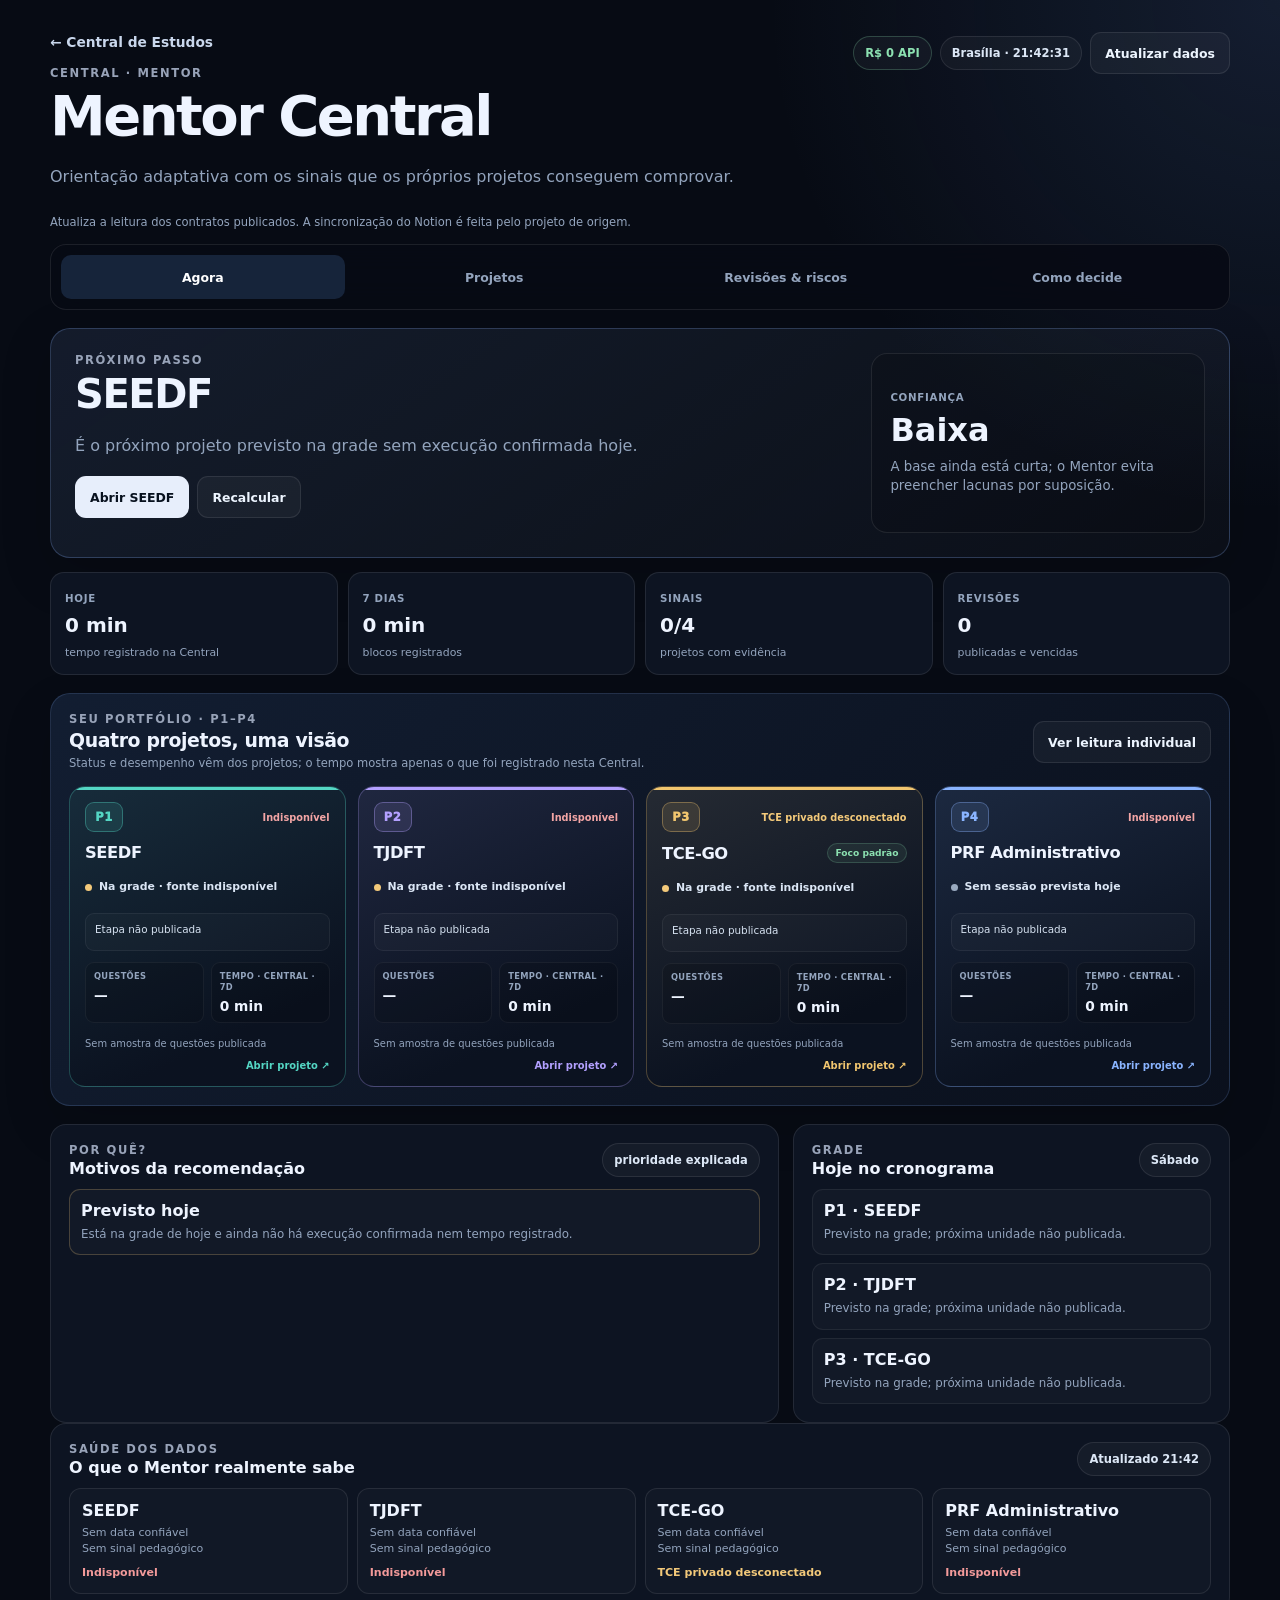
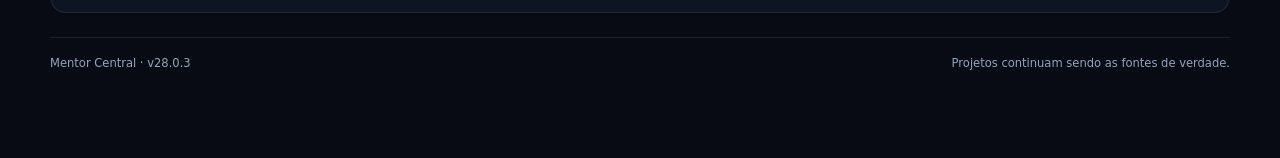
==== mentor/index.html @ 2b0bff37 "feat: melhora Mentor com panorama P1–P4" ====
<!doctype html>
<html lang="pt-BR">
<head>
<meta charset="utf-8" />
<meta name="viewport" content="width=device-width, initial-scale=1" />
<meta name="theme-color" content="#070b14" />
<meta name="color-scheme" content="dark" />
<meta name="referrer" content="strict-origin-when-cross-origin" />
<meta http-equiv="Content-Security-Policy" content="default-src 'self'; script-src 'self'; style-src 'self'; img-src 'self' data:; font-src 'self'; connect-src 'self' https://fqqkkyusnzhuuizahkww.supabase.co; object-src 'none'; base-uri 'none'; form-action 'none'; frame-src 'none'; upgrade-insecure-requests" />
<meta name="description" content="Mentor da Central de Estudos: visão P1–P4, orientação explicável e sinais publicados pelos projetos." />
<title>Mentor · Central de Estudos</title>
<link rel="icon" href="../assets/icon.svg" type="image/svg+xml" />
<link rel="manifest" href="../manifest.webmanifest" />
<link rel="stylesheet" href="../css/app.css" />
<link rel="stylesheet" href="./mentor.css?v=28.0.3" />
</head>
<body class="mentor-body">
<a class="skip-link" href="#mentor-main">Ir para o conteúdo</a>
<div class="mentor-shell">
<header class="mentor-topbar">
  <div>
    <a class="mentor-back" href="../">← Central de Estudos</a>
    <p class="eyebrow">CENTRAL · MENTOR</p>
    <h1>Mentor Central</h1>
    <p class="mentor-subtitle">Orientação adaptativa com os sinais que os próprios projetos conseguem comprovar.</p>
  </div>
  <div class="mentor-top-actions">
    <span class="mentor-chip mentor-chip-free">R$ 0 API</span>
    <span id="mentor-clock" class="mentor-chip">Brasília · --:--</span>
    <button id="mentor-refresh" class="mentor-button mentor-button-secondary" type="button" aria-describedby="mentor-refresh-help">Atualizar dados</button>
  </div>
</header>
<p id="mentor-refresh-help" class="mentor-refresh-help">Atualiza a leitura dos contratos publicados. A sincronização do Notion é feita pelo projeto de origem.</p>

<nav class="mentor-tabs" role="tablist" aria-label="Áreas do Mentor">
  <button id="mentor-tab-agora" class="mentor-tab is-active" type="button" role="tab" data-mentor-view="agora" aria-controls="mentor-panel-agora" aria-selected="true" tabindex="0">Agora</button>
  <button id="mentor-tab-projetos" class="mentor-tab" type="button" role="tab" data-mentor-view="projetos" aria-controls="mentor-panel-projetos" aria-selected="false" tabindex="-1">Projetos</button>
  <button id="mentor-tab-revisoes" class="mentor-tab" type="button" role="tab" data-mentor-view="revisoes" aria-controls="mentor-panel-revisoes" aria-selected="false" tabindex="-1">Revisões & riscos</button>
  <button id="mentor-tab-metodo" class="mentor-tab" type="button" role="tab" data-mentor-view="metodo" aria-controls="mentor-panel-metodo" aria-selected="false" tabindex="-1">Como decide</button>
</nav>

<main id="mentor-main">
<section id="mentor-panel-agora" class="mentor-view is-active" data-mentor-panel="agora" role="tabpanel" aria-labelledby="mentor-tab-agora" tabindex="0">
  <div class="mentor-hero">
    <div>
      <p class="eyebrow">PRÓXIMO PASSO</p>
      <h2 id="mentor-now-title">Analisando seus projetos…</h2>
      <p id="mentor-recommendation-copy" class="mentor-lead">Carregando grade, contratos publicados e histórico local.</p>
      <div id="mentor-primary-actions" class="mentor-actions"></div>
    </div>
    <div class="mentor-confidence-card">
      <span>CONFIANÇA</span>
      <strong id="mentor-confidence">—</strong>
      <small id="mentor-confidence-note">Aguardando fontes.</small>
    </div>
  </div>

  <div class="mentor-metrics" aria-label="Resumo do Mentor">
    <article><span>HOJE</span><strong id="mentor-today-time">0 min</strong><small>tempo registrado na Central</small></article>
    <article><span>7 DIAS</span><strong id="mentor-week-time">0 min</strong><small>blocos registrados</small></article>
    <article><span>SINAIS</span><strong id="mentor-signal-count">0/4</strong><small>projetos com evidência</small></article>
    <article><span>REVISÕES</span><strong id="mentor-review-count">—</strong><small>publicadas e vencidas</small></article>
  </div>

  <section class="mentor-portfolio-overview" aria-labelledby="mentor-portfolio-title">
    <div class="mentor-card-head">
      <div><p class="eyebrow">SEU PORTFÓLIO · P1–P4</p><h3 id="mentor-portfolio-title">Quatro projetos, uma visão</h3><p class="mentor-portfolio-note">Status e desempenho vêm dos projetos; o tempo mostra apenas o que foi registrado nesta Central.</p></div>
      <button class="mentor-button mentor-button-secondary mentor-view-link" type="button" data-mentor-open="projetos">Ver leitura individual</button>
    </div>
    <div id="mentor-priority-board" class="mentor-priority-board" aria-live="polite">
      <p class="mentor-empty">Carregando os quatro projetos…</p>
    </div>
  </section>

  <div class="mentor-grid mentor-grid-main">
    <article class="mentor-card mentor-reasons-card">
      <div class="mentor-card-head"><div><p class="eyebrow">POR QUÊ?</p><h3>Motivos da recomendação</h3></div><span id="mentor-score-label" class="mentor-mini-chip">sem ranking oculto</span></div>
      <div id="mentor-reasons" class="mentor-reason-list"><p class="mentor-empty">Aguardando análise.</p></div>
    </article>

    <article class="mentor-card">
      <div class="mentor-card-head"><div><p class="eyebrow">GRADE</p><h3>Hoje no cronograma</h3></div><span id="mentor-weekday" class="mentor-mini-chip">—</span></div>
      <div id="mentor-schedule" class="mentor-schedule-list"></div>
    </article>
  </div>

  <article class="mentor-card mentor-data-health">
    <div class="mentor-card-head"><div><p class="eyebrow">SAÚDE DOS DADOS</p><h3>O que o Mentor realmente sabe</h3></div><span id="mentor-last-refresh" class="mentor-mini-chip">não atualizado</span></div>
    <div id="mentor-data-health-list" class="mentor-source-grid"></div>
  </article>
</section>

<section id="mentor-panel-projetos" class="mentor-view" data-mentor-panel="projetos" role="tabpanel" aria-labelledby="mentor-tab-projetos" tabindex="0" hidden>
  <div class="mentor-section-head">
    <div><p class="eyebrow">4 PROJETOS · P1–P4</p><h2 id="mentor-projects-title">Leitura individual</h2><p>Tempo em 7 dias soma apenas blocos registrados na Central. Execução e desempenho publicados pelos projetos têm fontes e datas próprias.</p></div>
    <a class="mentor-button mentor-button-secondary" href="../#projetos">Abrir projetos na Central</a>
  </div>
  <div id="mentor-project-grid" class="mentor-project-grid"></div>
</section>

<section id="mentor-panel-revisoes" class="mentor-view" data-mentor-panel="revisoes" role="tabpanel" aria-labelledby="mentor-tab-revisoes" tabindex="0" hidden>
  <div class="mentor-section-head">
    <div><p class="eyebrow">PENDÊNCIAS EXPLÍCITAS</p><h2 id="mentor-reviews-title">Revisões e riscos</h2><p>Somente sinais publicados ou privados autorizados entram aqui.</p></div>
  </div>
  <div class="mentor-grid">
    <article class="mentor-card"><div class="mentor-card-head"><div><p class="eyebrow">REVISÕES</p><h3>Vencidas ou próximas</h3></div></div><div id="mentor-review-list"></div></article>
    <article class="mentor-card"><div class="mentor-card-head"><div><p class="eyebrow">ATENÇÃO</p><h3>Erros, desempenho e lacunas</h3></div></div><div id="mentor-risk-list"></div></article>
  </div>
</section>

<section id="mentor-panel-metodo" class="mentor-view" data-mentor-panel="metodo" role="tabpanel" aria-labelledby="mentor-tab-metodo" tabindex="0" hidden>
  <div class="mentor-section-head">
    <div><p class="eyebrow">TRANSPARÊNCIA</p><h2 id="mentor-method-title">Como o Mentor decide</h2><p>É um motor determinístico, não um chatbot e não uma OpenAI API.</p></div>
  </div>
  <div class="mentor-grid">
    <article class="mentor-card">
      <h3>Sinais usados</h3>
      <div class="mentor-method-list">
        <p><strong>+70</strong><span>Projeto previsto hoje sem execução confirmada nem tempo registrado.</span></p>
        <p><strong>+45</strong><span>Há revisão vencida publicada pelo projeto.</span></p>
        <p><strong>+25 / +15 / +5</strong><span>Precisão publicada abaixo de 70%, 80% ou 90%, com amostra mínima de 10 questões.</span></p>
        <p><strong>até +20</strong><span>Erros ativos publicados pelo projeto.</span></p>
        <p><strong>até +20</strong><span>Lacunas de registro em dias previstos recentemente.</span></p>
        <p><strong>−50</strong><span>Projeto já executado hoje por registro local ou evidência confirmada do próprio projeto.</span></p>
      </div>
    </article>
    <article class="mentor-card">
      <h3>Regras de integridade</h3>
      <div class="mentor-rule-list">
        <p>Ausência de campo = <strong>desconhecido</strong>, nunca zero.</p>
        <p>Tempo estudado não prova domínio ou conclusão.</p>
        <p>O foco escolhido por você não é alterado automaticamente.</p>
        <p>TCE-GO privado só entra com sessão Supabase válida e RLS do próprio usuário.</p>
        <p>PRF, SEEDF e TJDFT chegam por contratos read-only sanitizados.</p>
        <p>Nenhuma chave do Notion ou OpenAI fica no navegador.</p>
      </div>
    </article>
  </div>
  <article class="mentor-card">
    <div class="mentor-card-head"><div><p class="eyebrow">FONTES</p><h3>Proveniência atual</h3></div></div>
    <div id="mentor-source-details" class="mentor-source-details"></div>
  </article>
</section>
</main>

<footer class="mentor-footer">
  <span>Mentor Central · v28.0.3</span>
  <span>Projetos continuam sendo as fontes de verdade.</span>
</footer>
</div>
<script src="./mentor.js?v=28.0.3" defer></script>
</body>
</html>
---- css/app.css ----
:root{color-scheme:dark;--bg:#070b14;--surface:#0d1322;--surface-2:#121a2c;--surface-3:#151f34;--border:rgba(255,255,255,.09);--border-strong:rgba(255,255,255,.16);--text:#f5f7fb;--muted:#98a3b8;--accent:#5eead4;--accent-soft:rgba(94,234,212,.12);--success:#68d391;--warning:#f6c85f;--danger:#f08a8a;--shadow:0 18px 45px rgba(0,0,0,.24);--radius-xl:24px;--radius-lg:18px;font-family:Inter,ui-sans-serif,system-ui,-apple-system,BlinkMacSystemFont,"Segoe UI",sans-serif;}*{box-sizing:border-box;}html{background:var(--bg);}body{margin:0;min-height:100vh;color:var(--text);background:radial-gradient(circle at 8% 0%,rgba(94,234,212,.1),transparent 34rem),radial-gradient(circle at 92% 12%,rgba(167,139,250,.08),transparent 30rem),var(--bg);}a{color:inherit;}button,a{-webkit-tap-highlight-color:transparent;}button{font:inherit;}:focus-visible{outline:3px solid rgba(143,184,255,.95);outline-offset:3px;}.skip-link{position:absolute;left:12px;top:-100px;background:white;color:black;padding:10px 14px;border-radius:10px;z-index:20;}.skip-link:focus{top:12px;}.shell{width:min(1120px,calc(100% - 28px));margin:0 auto;padding:22px 0 42px;}.topbar{display:flex;align-items:flex-start;justify-content:space-between;gap:16px;margin-bottom:24px;}.topbar h1{margin:2px 0 0;font-size:clamp(1.35rem,5vw,1.8rem);letter-spacing:-.03em;}.topbar-greeting{margin:7px 0 0;color:var(--muted);font-size:.86rem;}.eyebrow{margin:0;color:var(--muted);font-size:.72rem;font-weight:800;letter-spacing:.14em;}.user-pill{display:inline-flex;color:inherit;font:inherit;cursor:pointer;align-items:center;gap:9px;border:1px solid var(--border);background:rgba(255,255,255,.035);border-radius:999px;padding:7px 10px 7px 7px;font-size:.86rem;flex:0 0 auto;}.avatar{display:grid;place-items:center;width:30px;height:30px;border-radius:50%;background:var(--accent-soft);color:#cfe0ff;font-weight:800;}.muted{color:var(--muted);line-height:1.6;}.compact{margin:0;max-width:440px;}.focus-note{margin:12px 0 0;color:#c6d2e6;font-size:.86rem;}.badge,.health{display:inline-flex;align-items:center;gap:8px;min-height:32px;padding:0 11px;border:1px solid var(--border);border-radius:999px;background:rgba(255,255,255,.035);color:#dce4f2;font-size:.8rem;font-weight:700;}.dot{width:8px;height:8px;border-radius:50%;background:currentColor;}.health-online{color:var(--success);}.health-offline{color:var(--danger);}.health-unknown{color:var(--muted);}.health-checking{color:var(--warning);}.button{display:inline-flex;align-items:center;justify-content:center;gap:8px;min-height:48px;border-radius:14px;border:1px solid transparent;padding:0 18px;font-weight:800;text-decoration:none;cursor:pointer;transition:transform .16s ease,border-color .16s ease,background .16s ease,opacity .16s ease;}.button:hover{transform:translateY(-1px);}.button:active{transform:translateY(0);}.button:disabled{cursor:default;opacity:.45;transform:none;}.button-ghost,.button-quiet{background:transparent;border-color:var(--border);color:#cbd6e8;}.button-quiet{min-height:42px;border-color:transparent;color:var(--muted);}.button-ghost:hover{border-color:var(--border-strong);background:rgba(255,255,255,.035);}.is-hidden{display:none !important;}.system-notice{margin-bottom:14px;padding:12px 14px;border:1px solid rgba(246,200,95,.22);border-radius:14px;background:rgba(246,200,95,.06);color:#e8d8a8;font-size:.82rem;line-height:1.5;}.system-notice.is-info{border-color:rgba(119,167,255,.2);background:rgba(119,167,255,.06);color:#cbdaf5;}.system-notice.is-warning{border-color:rgba(246,200,95,.22);background:rgba(246,200,95,.06);color:#e8d8a8;}.technical-summary{margin-top:38px;}.technical-summary .pulse{margin-top:0;}.pulse{display:grid;grid-template-columns:repeat(3,minmax(0,1fr));gap:10px;margin-top:14px;}.pulse-item{min-width:0;padding:14px 12px;border:1px solid var(--border);border-radius:14px;background:rgba(255,255,255,.025);}.pulse-value,.pulse-label{display:block;}.pulse-value{overflow:hidden;color:#e9eef8;font-size:.9rem;font-weight:800;text-overflow:ellipsis;white-space:nowrap;}.pulse-label{margin-top:4px;color:var(--muted);font-size:.67rem;line-height:1.25;}.project-observability{display:flex;flex-direction:column;gap:7px;margin-top:15px;}.repo-freshness{color:var(--muted);font-size:.76rem;line-height:1.35;}.section{margin-top:30px;}.section-heading{display:flex;flex-direction:column;gap:10px;margin-bottom:16px;}.section h2{margin:5px 0 0;font-size:1.45rem;letter-spacing:-.035em;}.projects-grid{display:grid;grid-template-columns:1fr;gap:13px;}.project-card{--project-accent:var(--accent);position:relative;display:flex;flex-direction:column;min-height:225px;padding:20px;border:1px solid var(--border);border-radius:var(--radius-lg);background:var(--surface);overflow:hidden;transition:transform .18s ease,border-color .18s ease,background .18s ease;}.project-card:hover{transform:translateY(-2px);border-color:var(--border-strong);background:#10182a;}.project-card::before{content:"";position:absolute;inset:0 auto auto 0;width:100%;height:2px;background:linear-gradient(90deg,var(--project-accent),transparent 78%);opacity:.95;}.project-card.is-last{border-color:rgba(255,255,255,.14);}.project-card.is-focus{border-color:color-mix(in srgb,var(--project-accent) 38%,transparent);box-shadow:inset 0 0 0 1px color-mix(in srgb,var(--project-accent) 12%,transparent);}.project-tcego{--project-accent:#6ea8ff;}.project-seedf{--project-accent:#75d8a3;}.project-tjdft{--project-accent:#b996ff;}.project-top{display:flex;align-items:center;justify-content:space-between;gap:10px;}.project-top-right{display:flex;align-items:center;gap:7px;}.project-icon{font-size:1.5rem;line-height:1;}.project-status{font-size:.72rem;color:var(--muted);text-transform:uppercase;letter-spacing:.08em;font-weight:800;}.project-card h3{margin:24px 0 5px;font-size:1.55rem;letter-spacing:-.04em;}.project-card p{margin:0;}.project-phase{margin-top:14px !important;color:#dbe3f2;font-size:.86rem;}.project-actions{display:flex;align-items:center;justify-content:space-between;gap:12px;margin-top:auto;padding-top:24px;}.project-link{font-weight:800;text-decoration:none;}.project-link:hover{text-decoration:underline;}.focus-toggle{min-height:34px;border:1px solid var(--border);border-radius:999px;background:transparent;color:#c6d2e6;padding:0 11px;font-size:.72rem;font-weight:800;cursor:pointer;}.focus-toggle:hover:not(:disabled){border-color:var(--border-strong);background:rgba(255,255,255,.035);}.focus-toggle:disabled{cursor:default;color:var(--project-accent);border-color:color-mix(in srgb,var(--project-accent) 24%,transparent);background:color-mix(in srgb,var(--project-accent) 7%,transparent);}.mini-health{display:inline-flex;align-items:center;gap:7px;color:var(--muted);font-size:.78rem;white-space:nowrap;}.mini-health.online{color:var(--success);}.mini-health.offline{color:var(--danger);}.mini-health.unknown{color:var(--muted);}footer{display:flex;flex-wrap:wrap;justify-content:center;gap:8px;margin-top:34px;color:var(--muted);font-size:.78rem;}.noscript{width:min(1120px,calc(100% - 28px));margin:20px auto;padding:16px;border:1px solid var(--border);border-radius:14px;background:var(--surface);color:var(--muted);}@media (min-width:720px){.shell{padding-top:34px;}.pulse{gap:12px;}.pulse-item{padding:16px;}.projects-grid{grid-template-columns:repeat(3,1fr);}.section-heading{flex-direction:row;justify-content:space-between;align-items:end;}}@media (max-width:419px){.pulse{grid-template-columns:1fr 1fr;}.pulse-item:first-child{grid-column:1 / -1;}.user-pill>span:last-child{display:none;}.user-pill{padding-right:7px;}.project-actions{align-items:flex-start;flex-direction:column;}}@media (prefers-reduced-motion:reduce){*,*::before,*::after{scroll-behavior:auto !important;transition:none !important;animation:none !important;}}.observability-row{display:flex;align-items:flex-start;gap:8px;min-width:0;}.observability-icon{flex:0 0 auto;width:16px;color:var(--muted);font-size:.72rem;line-height:1.45;text-align:center;}.observability-copy{min-width:0;}.observability-label{display:block;color:#dce4f2;font-size:.76rem;font-weight:750;line-height:1.35;}.observability-meta{display:block;margin-top:2px;color:var(--muted);font-size:.69rem;line-height:1.35;}.observability-label.is-success{color:var(--success);}.observability-label.is-warning{color:var(--warning);}.observability-label.is-danger{color:var(--danger);}.observability-label.is-muted{color:var(--muted);}.technical-explainer{margin-top:14px;padding:14px 16px;border:1px solid var(--border);border-radius:14px;background:rgba(255,255,255,.018);}.source-note{margin:0 0 9px;color:var(--muted);font-size:.72rem;line-height:1.45;}.technical-explainer details{color:var(--muted);font-size:.76rem;}.technical-explainer summary{color:#cbd6e8;cursor:pointer;font-weight:750;}.technical-help{padding-top:8px;}.technical-help p{margin:7px 0 0;line-height:1.55;}.technical-help code{color:#d9e5f7;}.project-card,.observability-copy,.activity-copy,.technical-help,.source-note,.muted{overflow-wrap:anywhere;}.technical-explainer summary{min-height:44px;display:flex;align-items:center;}@media (pointer: coarse){.focus-toggle,.button-quiet{min-height:44px;}}@media (max-width: 360px){.shell,.noscript{width:min(100% - 20px,1120px);}.project-card{padding-left:16px;padding-right:16px;}.topbar{gap:10px;}.project-actions,.project-link,.focus-toggle{max-width:100%;}}@media (forced-colors: active){.project-card,.pulse-item,.technical-explainer{border:1px solid CanvasText;}.project-card::before{background:CanvasText;}}
---- mentor/mentor.css ----
:root{--mentor-panel:#0d1422;--mentor-panel-2:#111b2d;--mentor-line:rgba(255,255,255,.09);--mentor-muted:#93a4bd;--mentor-text:#eef4ff;--mentor-good:#8ce1b1;--mentor-warn:#f3c97a;--mentor-danger:#f39a9a;--mentor-accent:#8ab4ff}
*{box-sizing:border-box}
body.mentor-body{margin:0;background:radial-gradient(circle at top right,rgba(79,113,175,.18),transparent 32rem),#070b14;color:var(--mentor-text);font-family:Inter,ui-sans-serif,system-ui,-apple-system,BlinkMacSystemFont,"Segoe UI",sans-serif}
.mentor-shell{width:min(1180px,calc(100% - 32px));margin:0 auto;padding:24px 0 88px}
.mentor-topbar{display:flex;align-items:flex-start;justify-content:space-between;gap:24px;padding:8px 0 22px}
.mentor-back{display:inline-flex;margin-bottom:16px;color:#c9d7ec;text-decoration:none;font-size:.86rem;font-weight:750}
.mentor-back:hover{text-decoration:underline}
.mentor-topbar h1,.mentor-section-head h2,.mentor-hero h2{margin:.2rem 0}
.mentor-topbar h1{font-size:clamp(2rem,5vw,3.5rem);letter-spacing:-.045em}
.mentor-subtitle,.mentor-section-head p,.mentor-lead{max-width:760px;color:var(--mentor-muted);line-height:1.6}
.mentor-top-actions{display:flex;flex-wrap:wrap;justify-content:flex-end;align-items:center;gap:8px}
.mentor-chip,.mentor-mini-chip{display:inline-flex;align-items:center;min-height:34px;padding:0 11px;border:1px solid var(--mentor-line);border-radius:999px;background:rgba(255,255,255,.035);font-size:.72rem;font-weight:800;color:#dce7f6}
.mentor-chip-free{color:var(--mentor-good);border-color:rgba(140,225,177,.24)}
.mentor-button{display:inline-flex;align-items:center;justify-content:center;min-height:42px;padding:0 14px;border-radius:11px;border:1px solid transparent;font:inherit;font-size:.78rem;font-weight:850;text-decoration:none;cursor:pointer}
.mentor-button-primary{background:#e7eefb;color:#08111e}
.mentor-button-secondary{background:rgba(255,255,255,.04);border-color:var(--mentor-line);color:#edf5ff}
.mentor-tabs{position:sticky;top:0;z-index:20;display:grid;grid-template-columns:repeat(4,minmax(0,1fr));gap:8px;padding:10px;margin:0 0 18px;border:1px solid var(--mentor-line);border-radius:16px;background:rgba(7,11,20,.9);backdrop-filter:blur(18px)}
.mentor-tab{min-height:44px;border:0;border-radius:10px;background:transparent;color:var(--mentor-muted);font:inherit;font-size:.78rem;font-weight:850;cursor:pointer}
.mentor-tab.is-active{background:#16243a;color:#fff}
.mentor-view{display:none}
.mentor-view.is-active{display:block}
.mentor-hero{display:grid;grid-template-columns:minmax(0,1.4fr) minmax(220px,.6fr);gap:18px;padding:24px;border:1px solid rgba(138,180,255,.24);border-radius:20px;background:linear-gradient(145deg,rgba(138,180,255,.1),rgba(255,255,255,.02));box-shadow:0 16px 50px rgba(0,0,0,.18)}
.mentor-hero h2{font-size:clamp(1.6rem,4vw,2.5rem);letter-spacing:-.035em}
.mentor-actions{display:flex;flex-wrap:wrap;gap:8px;margin-top:18px}
.mentor-confidence-card{display:flex;min-height:180px;flex-direction:column;justify-content:center;padding:18px;border:1px solid var(--mentor-line);border-radius:16px;background:rgba(0,0,0,.13)}
.mentor-confidence-card span,.mentor-metrics span{font-size:.64rem;font-weight:850;letter-spacing:.07em;color:var(--mentor-muted)}
.mentor-confidence-card strong{margin:8px 0;font-size:2rem}
.mentor-confidence-card small{color:var(--mentor-muted);line-height:1.45}
.mentor-metrics{display:grid;grid-template-columns:repeat(4,minmax(0,1fr));gap:10px;margin:14px 0}
.mentor-metrics article{padding:14px;border:1px solid var(--mentor-line);border-radius:14px;background:var(--mentor-panel)}
.mentor-metrics strong{display:block;margin:7px 0 4px;font-size:1.25rem}
.mentor-metrics small{color:var(--mentor-muted);font-size:.68rem}
.mentor-grid{display:grid;grid-template-columns:repeat(2,minmax(0,1fr));gap:14px;margin-top:14px}
.mentor-grid-main{grid-template-columns:minmax(0,1.25fr) minmax(300px,.75fr)}
.mentor-card{padding:18px;border:1px solid var(--mentor-line);border-radius:16px;background:var(--mentor-panel)}
.mentor-card h3{margin:.15rem 0 .7rem;font-size:1rem}
.mentor-card-head{display:flex;align-items:flex-start;justify-content:space-between;gap:12px}
.mentor-reason-list,.mentor-schedule-list,.mentor-rule-list,.mentor-source-details,#mentor-review-list,#mentor-risk-list{display:grid;gap:8px}
.mentor-reason,.mentor-schedule-item,.mentor-review-item,.mentor-risk-item,.mentor-source-row,.mentor-rule-list p{padding:11px;border:1px solid rgba(255,255,255,.065);border-radius:11px;background:rgba(255,255,255,.025)}
.mentor-reason strong,.mentor-schedule-item strong,.mentor-review-item strong,.mentor-risk-item strong{display:block;margin-bottom:3px}
.mentor-reason span,.mentor-schedule-item span,.mentor-review-item span,.mentor-risk-item span,.mentor-source-row span,.mentor-rule-list p{color:var(--mentor-muted);font-size:.74rem;line-height:1.45}
.mentor-reason[data-tone="good"],.mentor-schedule-item[data-state="done"]{border-color:rgba(140,225,177,.22)}
.mentor-reason[data-tone="warn"],.mentor-review-item[data-tone="warn"],.mentor-risk-item[data-tone="warn"]{border-color:rgba(243,201,122,.24)}
.mentor-reason[data-tone="danger"],.mentor-risk-item[data-tone="danger"]{border-color:rgba(243,154,154,.24)}
.mentor-source-grid{display:grid;grid-template-columns:repeat(4,minmax(0,1fr));gap:9px}
.mentor-source-card{padding:12px;border:1px solid var(--mentor-line);border-radius:12px;background:rgba(255,255,255,.02)}
.mentor-source-card strong{display:block;margin-bottom:5px}
.mentor-source-card span,.mentor-source-card small{display:block;color:var(--mentor-muted);font-size:.69rem;line-height:1.45}
.mentor-source-status{margin-top:8px!important;font-weight:800}
.mentor-source-status[data-state="live"]{color:var(--mentor-good)}
.mentor-source-status[data-state="partial"],.mentor-source-status[data-state="signed-out"]{color:var(--mentor-warn)}
.mentor-source-status[data-state="unavailable"],.mentor-source-status[data-state="invalid"]{color:var(--mentor-danger)}
.mentor-section-head{display:flex;align-items:flex-end;justify-content:space-between;gap:20px;margin:26px 0 12px}
.mentor-project-grid{display:grid;grid-template-columns:repeat(2,minmax(0,1fr));gap:14px}
.mentor-project-card{padding:18px;border:1px solid var(--mentor-line);border-radius:16px;background:linear-gradient(145deg,var(--mentor-panel),var(--mentor-panel-2))}
.mentor-project-head{display:flex;align-items:flex-start;justify-content:space-between;gap:12px}
.mentor-project-head h3{margin:0}
.mentor-project-meta{display:flex;flex-wrap:wrap;gap:6px;margin:10px 0}
.mentor-project-stats{display:grid;grid-template-columns:repeat(3,minmax(0,1fr));gap:8px}
.mentor-project-stat{padding:9px;border:1px solid rgba(255,255,255,.06);border-radius:10px;background:rgba(0,0,0,.1)}
.mentor-project-stat span{display:block;color:var(--mentor-muted);font-size:.59rem;font-weight:800;text-transform:uppercase}
.mentor-project-stat strong{display:block;margin-top:4px;font-size:.85rem;overflow-wrap:anywhere}
.mentor-project-note{margin:10px 0 0;color:var(--mentor-muted);font-size:.72rem;line-height:1.5}
.mentor-project-actions{display:flex;gap:8px;margin-top:13px}
.mentor-method-list{display:grid;gap:8px}
.mentor-method-list p{display:grid;grid-template-columns:80px minmax(0,1fr);gap:12px;margin:0;padding:10px;border-bottom:1px solid rgba(255,255,255,.06)}
.mentor-method-list strong{color:var(--mentor-accent)}
.mentor-method-list span{color:var(--mentor-muted);font-size:.75rem;line-height:1.45}
.mentor-empty{color:var(--mentor-muted);font-size:.76rem}
.mentor-footer{display:flex;justify-content:space-between;gap:12px;margin-top:24px;padding-top:18px;border-top:1px solid var(--mentor-line);color:var(--mentor-muted);font-size:.72rem}
.mentor-loading{opacity:.62}
.mentor-alert{padding:10px 12px;border:1px solid rgba(243,201,122,.22);border-radius:11px;color:var(--mentor-warn);background:rgba(243,201,122,.05);font-size:.74rem;line-height:1.5}
@media(max-width:860px){.mentor-shell{width:min(100% - 20px,1180px)}.mentor-topbar,.mentor-section-head{display:grid}.mentor-top-actions{justify-content:flex-start}.mentor-hero,.mentor-grid,.mentor-grid-main,.mentor-project-grid{grid-template-columns:1fr}.mentor-metrics,.mentor-source-grid{grid-template-columns:repeat(2,minmax(0,1fr))}.mentor-confidence-card{min-height:auto}.mentor-tabs{top:6px}}
@media(max-width:520px){.mentor-shell{width:min(100% - 14px,1180px);padding-top:12px}.mentor-topbar h1{font-size:2rem}.mentor-tabs{grid-template-columns:repeat(2,minmax(0,1fr));border-radius:14px}.mentor-metrics,.mentor-source-grid,.mentor-project-stats{grid-template-columns:1fr 1fr}.mentor-card,.mentor-hero{padding:14px}.mentor-method-list p{grid-template-columns:64px minmax(0,1fr)}.mentor-footer{display:grid}}
@media(pointer:coarse){.mentor-tab,.mentor-button,.mentor-back{min-height:44px}}
.mentor-refresh-help{margin:-14px 0 14px;color:var(--mentor-muted);font-size:.72rem;line-height:1.45}
.mentor-tabs [role="tab"]:focus-visible,.mentor-button:focus-visible,.mentor-back:focus-visible,.mentor-priority-card:focus-visible,.mentor-project-card a:focus-visible,.mentor-project-card button:focus-visible{outline:3px solid #9bc4ff;outline-offset:3px}
.mentor-portfolio-overview{margin:18px 0;padding:18px;border:1px solid rgba(138,180,255,.17);border-radius:20px;background:linear-gradient(135deg,rgba(19,31,51,.95),rgba(11,17,29,.94));box-shadow:0 20px 50px rgba(0,0,0,.14)}
.mentor-portfolio-overview .mentor-card-head{align-items:center;margin-bottom:14px}
.mentor-portfolio-overview h3{margin:.15rem 0 .25rem;font-size:1.18rem;letter-spacing:-.02em}
.mentor-portfolio-note{max-width:680px;margin:0;color:var(--mentor-muted);font-size:.72rem;line-height:1.5}
.mentor-view-link{flex:none}
.mentor-priority-board{display:grid;grid-template-columns:repeat(4,minmax(0,1fr));gap:12px}
.mentor-priority-card{--priority-accent:#8ab4ff;position:relative;display:flex;min-width:0;min-height:242px;flex-direction:column;gap:11px;overflow:hidden;padding:15px;border:1px solid rgba(138,180,255,.24);border-color:color-mix(in srgb,var(--priority-accent) 28%,transparent);border-radius:16px;background:linear-gradient(155deg,#111b2d,#0b1220 76%);background:linear-gradient(155deg,color-mix(in srgb,var(--priority-accent) 9%,#111b2d),#0b1220 76%);color:var(--mentor-text);text-decoration:none;transition:transform .16s ease,border-color .16s ease,box-shadow .16s ease}
.mentor-priority-card::before{position:absolute;inset:0 0 auto;height:3px;background:var(--priority-accent);content:""}
.mentor-priority-card:hover{transform:translateY(-2px);border-color:color-mix(in srgb,var(--priority-accent) 58%,transparent);box-shadow:0 12px 30px rgba(0,0,0,.22)}
.mentor-priority-card[data-priority="1"]{--priority-accent:#54d6c4}
.mentor-priority-card[data-priority="2"]{--priority-accent:#b3a0ff}
.mentor-priority-card[data-priority="3"]{--priority-accent:#f2c66f}
.mentor-priority-card[data-priority="4"]{--priority-accent:#8ab4ff}
.mentor-priority-head,.mentor-priority-title-row{display:flex;align-items:center;justify-content:space-between;gap:8px;min-width:0}
.mentor-priority-mark{display:inline-flex;flex:none;align-items:center;justify-content:center;min-width:38px;height:30px;border:1px solid rgba(255,255,255,.12);border-color:color-mix(in srgb,var(--priority-accent) 36%,transparent);border-radius:9px;background:rgba(255,255,255,.045);background:color-mix(in srgb,var(--priority-accent) 12%,transparent);color:var(--priority-accent);font-size:.72rem;font-weight:950;letter-spacing:.04em}
.mentor-priority-source{max-width:calc(100% - 46px);overflow:hidden;color:var(--mentor-muted);font-size:.61rem;font-weight:800;text-align:right;text-overflow:ellipsis;white-space:nowrap}
.mentor-priority-source[data-state="live"]{color:var(--mentor-good)}
.mentor-priority-source[data-state="partial"],.mentor-priority-source[data-state="signed-out"]{color:var(--mentor-warn)}
.mentor-priority-source[data-state="unavailable"],.mentor-priority-source[data-state="invalid"]{color:#f3a5a5}
.mentor-priority-name{min-width:0;overflow-wrap:anywhere;font-size:1.02rem;letter-spacing:-.025em}
.mentor-focus-label{flex:none;padding:4px 7px;border:1px solid rgba(140,225,177,.2);border-radius:999px;background:rgba(140,225,177,.08);color:var(--mentor-good);font-size:.57rem;font-weight:900;white-space:nowrap}
.mentor-priority-status{display:flex;align-items:center;gap:7px;min-height:29px;color:#dbe6f5;font-size:.68rem;font-weight:750;line-height:1.35}
.mentor-priority-status::before{width:7px;height:7px;flex:none;border-radius:50%;background:#9aaac0;content:""}
.mentor-priority-status[data-state="done"]::before{background:var(--mentor-good);box-shadow:0 0 10px rgba(140,225,177,.55)}
.mentor-priority-status[data-state="scheduled"]::before{background:var(--mentor-warn)}
.mentor-priority-next{display:block;min-height:38px;padding:8px 9px;border:1px solid rgba(255,255,255,.06);border-radius:9px;background:rgba(255,255,255,.025);color:#d5e1f0;font-size:.65rem;line-height:1.4;overflow-wrap:anywhere}
.mentor-priority-metrics{display:grid;grid-template-columns:1fr 1fr;gap:7px}
.mentor-priority-metric{display:block;min-width:0;padding:8px;border:1px solid rgba(255,255,255,.055);border-radius:9px;background:rgba(0,0,0,.13)}
.mentor-priority-metric small,.mentor-priority-accuracy-label small{display:block;color:var(--mentor-muted);font-size:.52rem;font-weight:900;letter-spacing:.035em;line-height:1.3}
.mentor-priority-metric strong{display:block;margin-top:5px;font-size:.86rem;font-variant-numeric:tabular-nums;overflow-wrap:anywhere}
.mentor-priority-accuracy{display:block;margin-top:auto}
.mentor-priority-accuracy-label{display:flex;align-items:baseline;justify-content:space-between;gap:5px;margin-bottom:5px}
.mentor-priority-accuracy-label strong{color:#e9f0fc;font-size:.62rem;font-variant-numeric:tabular-nums;text-align:right}
.mentor-accuracy-meter{display:block;width:100%;height:6px;overflow:hidden;border:0;border-radius:999px;background:rgba(255,255,255,.08);accent-color:var(--priority-accent)}
.mentor-accuracy-meter::-webkit-progress-bar{border-radius:999px;background:rgba(255,255,255,.08)}
.mentor-accuracy-meter::-webkit-progress-value{border-radius:999px;background:var(--priority-accent)}
.mentor-accuracy-meter::-moz-progress-bar{border-radius:999px;background:var(--priority-accent)}
.mentor-priority-unknown{display:block;padding-top:3px;color:var(--mentor-muted);font-size:.62rem}
.mentor-priority-open{align-self:flex-end;color:var(--priority-accent);font-size:.62rem;font-weight:900}
@media(max-width:860px){.mentor-priority-board{grid-template-columns:repeat(2,minmax(0,1fr))}.mentor-priority-card{min-height:228px}}
@media(max-width:520px){.mentor-portfolio-overview{padding:14px}.mentor-portfolio-overview .mentor-card-head{align-items:flex-start}.mentor-priority-board{gap:9px}.mentor-priority-card{min-height:232px;padding:12px}.mentor-priority-source{font-size:.56rem}.mentor-priority-metric small,.mentor-priority-accuracy-label small{font-size:.48rem}}
@media(max-width:380px){.mentor-priority-board{grid-template-columns:1fr}.mentor-priority-card{min-height:210px}}
@media(prefers-reduced-motion:reduce){.mentor-priority-card{transition:none}.mentor-priority-card:hover{transform:none}}
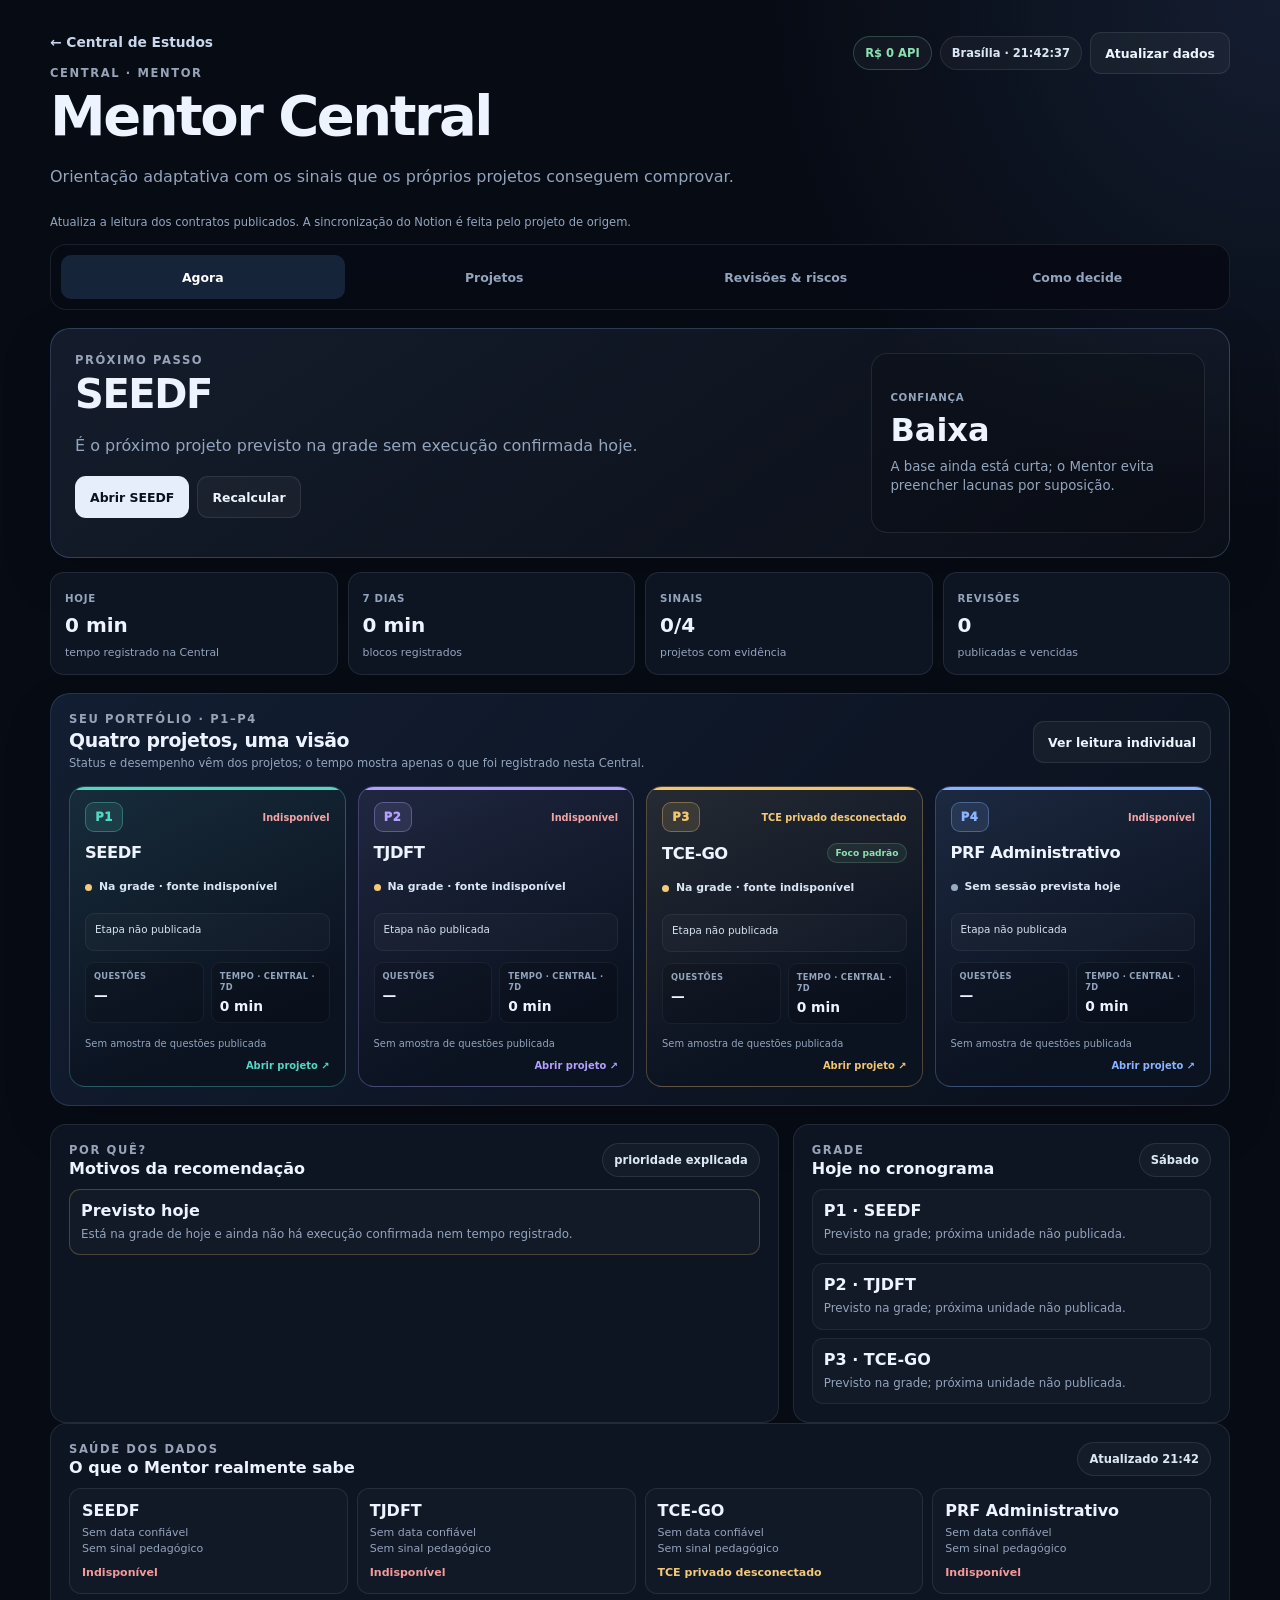
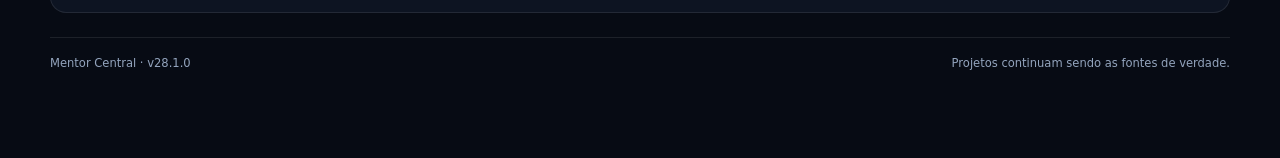
==== commit dd0f8ab6: "feat: link Central and Jornada priorities (v28.1.0)" ====
--- a/mentor/index.html
+++ b/mentor/index.html
@@ -12,7 +12,7 @@
 <link rel="icon" href="../assets/icon.svg" type="image/svg+xml" />
 <link rel="manifest" href="../manifest.webmanifest" />
 <link rel="stylesheet" href="../css/app.css" />
-<link rel="stylesheet" href="./mentor.css?v=28.0.3" />
+<link rel="stylesheet" href="./mentor.css?v=28.1.0" />
 </head>
 <body class="mentor-body">
 <a class="skip-link" href="#mentor-main">Ir para o conteúdo</a>
@@ -144,10 +144,10 @@
 </main>
 
 <footer class="mentor-footer">
-  <span>Mentor Central · v28.0.3</span>
+  <span>Mentor Central · v28.1.0</span>
   <span>Projetos continuam sendo as fontes de verdade.</span>
 </footer>
 </div>
-<script src="./mentor.js?v=28.0.3" defer></script>
+<script src="./mentor.js?v=28.1.0" defer></script>
 </body>
 </html>
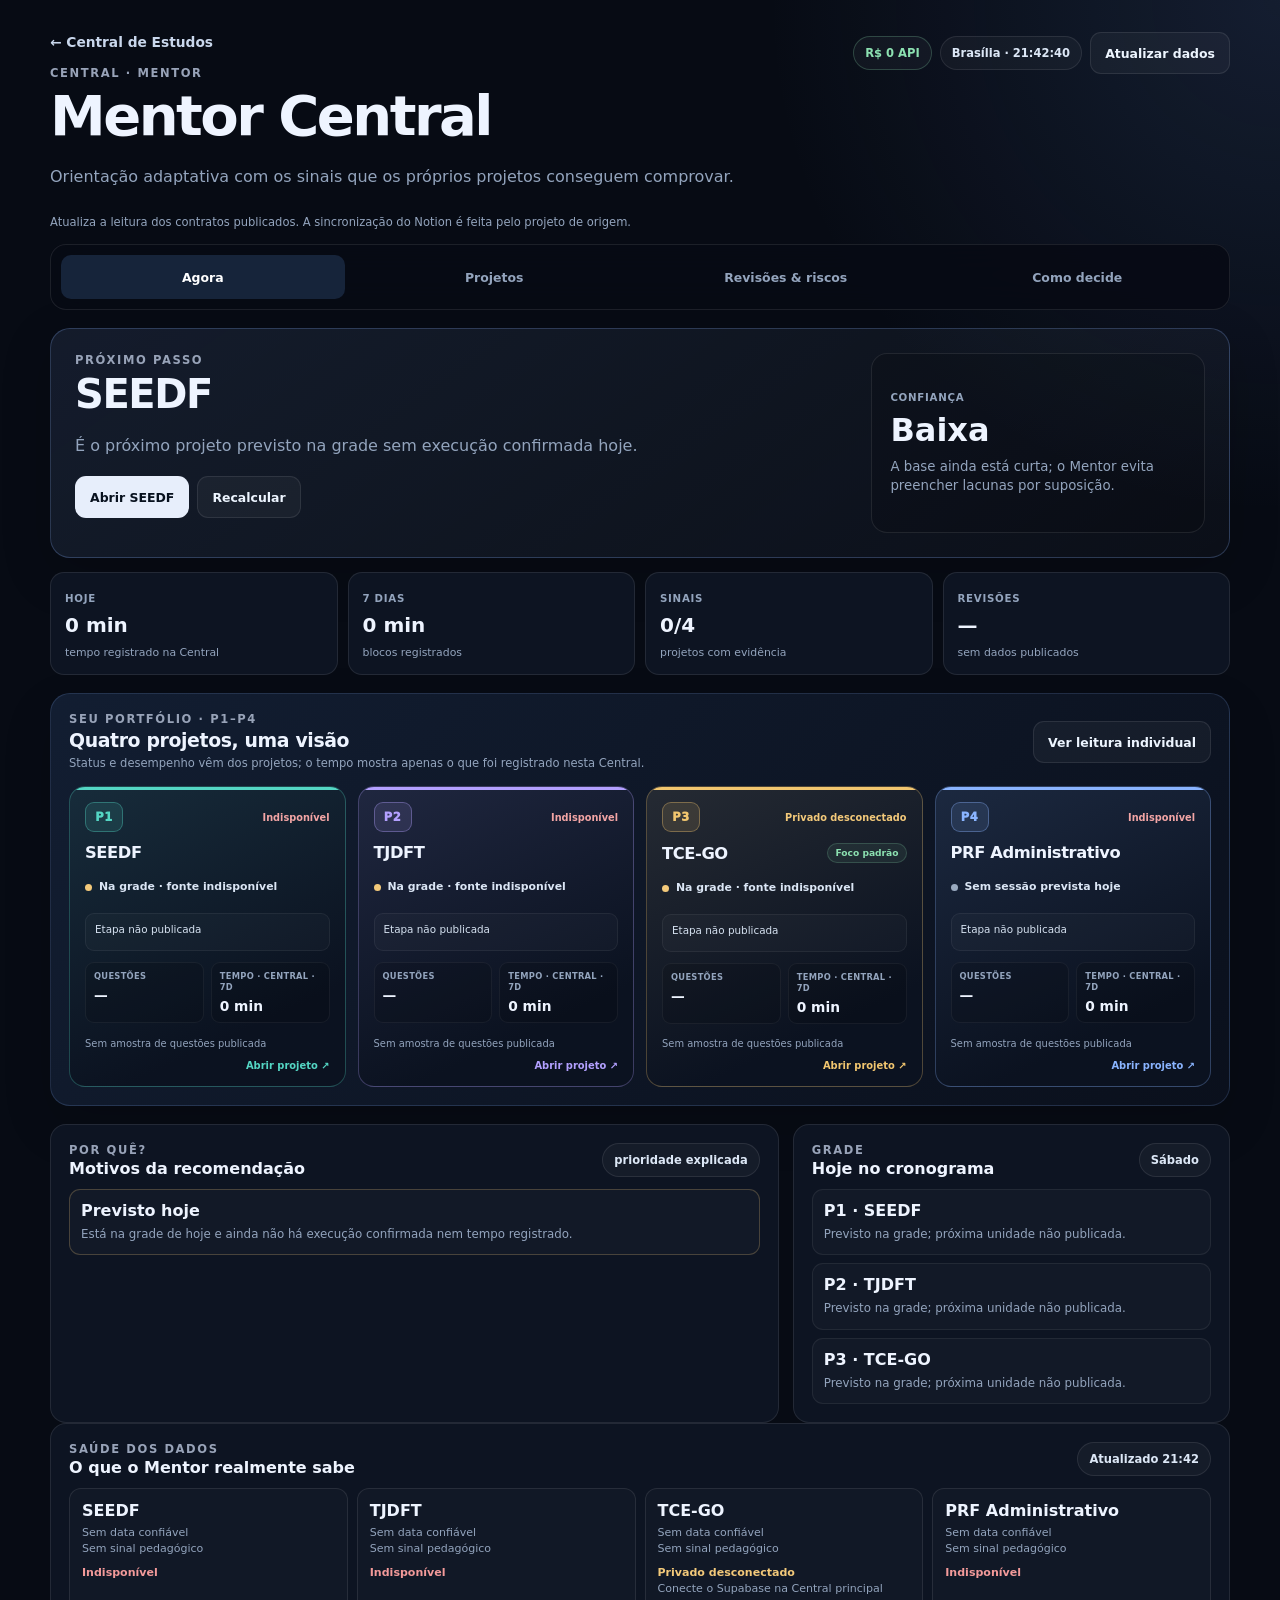
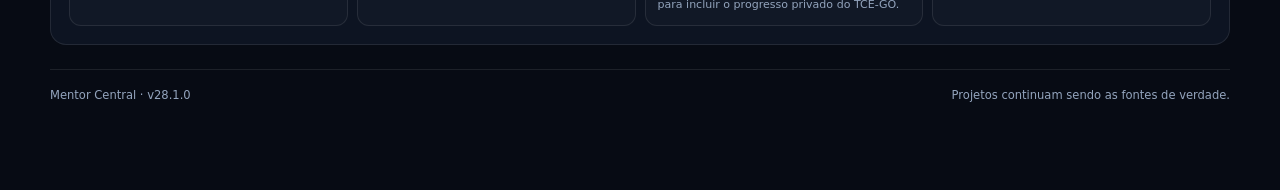
==== commit 42cd2a70: "fix(mentor): clarify review coverage and recency scoring" ====
--- a/mentor/index.html
+++ b/mentor/index.html
@@ -59,7 +59,7 @@
     <article><span>HOJE</span><strong id="mentor-today-time">0 min</strong><small>tempo registrado na Central</small></article>
     <article><span>7 DIAS</span><strong id="mentor-week-time">0 min</strong><small>blocos registrados</small></article>
     <article><span>SINAIS</span><strong id="mentor-signal-count">0/4</strong><small>projetos com evidência</small></article>
-    <article><span>REVISÕES</span><strong id="mentor-review-count">—</strong><small>publicadas e vencidas</small></article>
+    <article><span>REVISÕES</span><strong id="mentor-review-count">—</strong><small id="mentor-review-coverage">sem dados publicados</small></article>
   </div>
 
   <section class="mentor-portfolio-overview" aria-labelledby="mentor-portfolio-title">
@@ -120,7 +120,7 @@
         <p><strong>+45</strong><span>Há revisão vencida publicada pelo projeto.</span></p>
         <p><strong>+25 / +15 / +5</strong><span>Precisão publicada abaixo de 70%, 80% ou 90%, com amostra mínima de 10 questões.</span></p>
         <p><strong>até +20</strong><span>Erros ativos publicados pelo projeto.</span></p>
-        <p><strong>até +20</strong><span>Lacunas de registro em dias previstos recentemente.</span></p>
+        <p><strong>até +10</strong><span>Última evidência há 3+ dias; acréscimo progressivo, limitado a +10.</span></p>
         <p><strong>−50</strong><span>Projeto já executado hoje por registro local ou evidência confirmada do próprio projeto.</span></p>
       </div>
     </article>
@@ -148,6 +148,6 @@
   <span>Projetos continuam sendo as fontes de verdade.</span>
 </footer>
 </div>
-<script src="./mentor.js?v=28.1.0" defer></script>
+<script src="./mentor.js?v=mentor-integrity-20260929" defer></script>
 </body>
 </html>
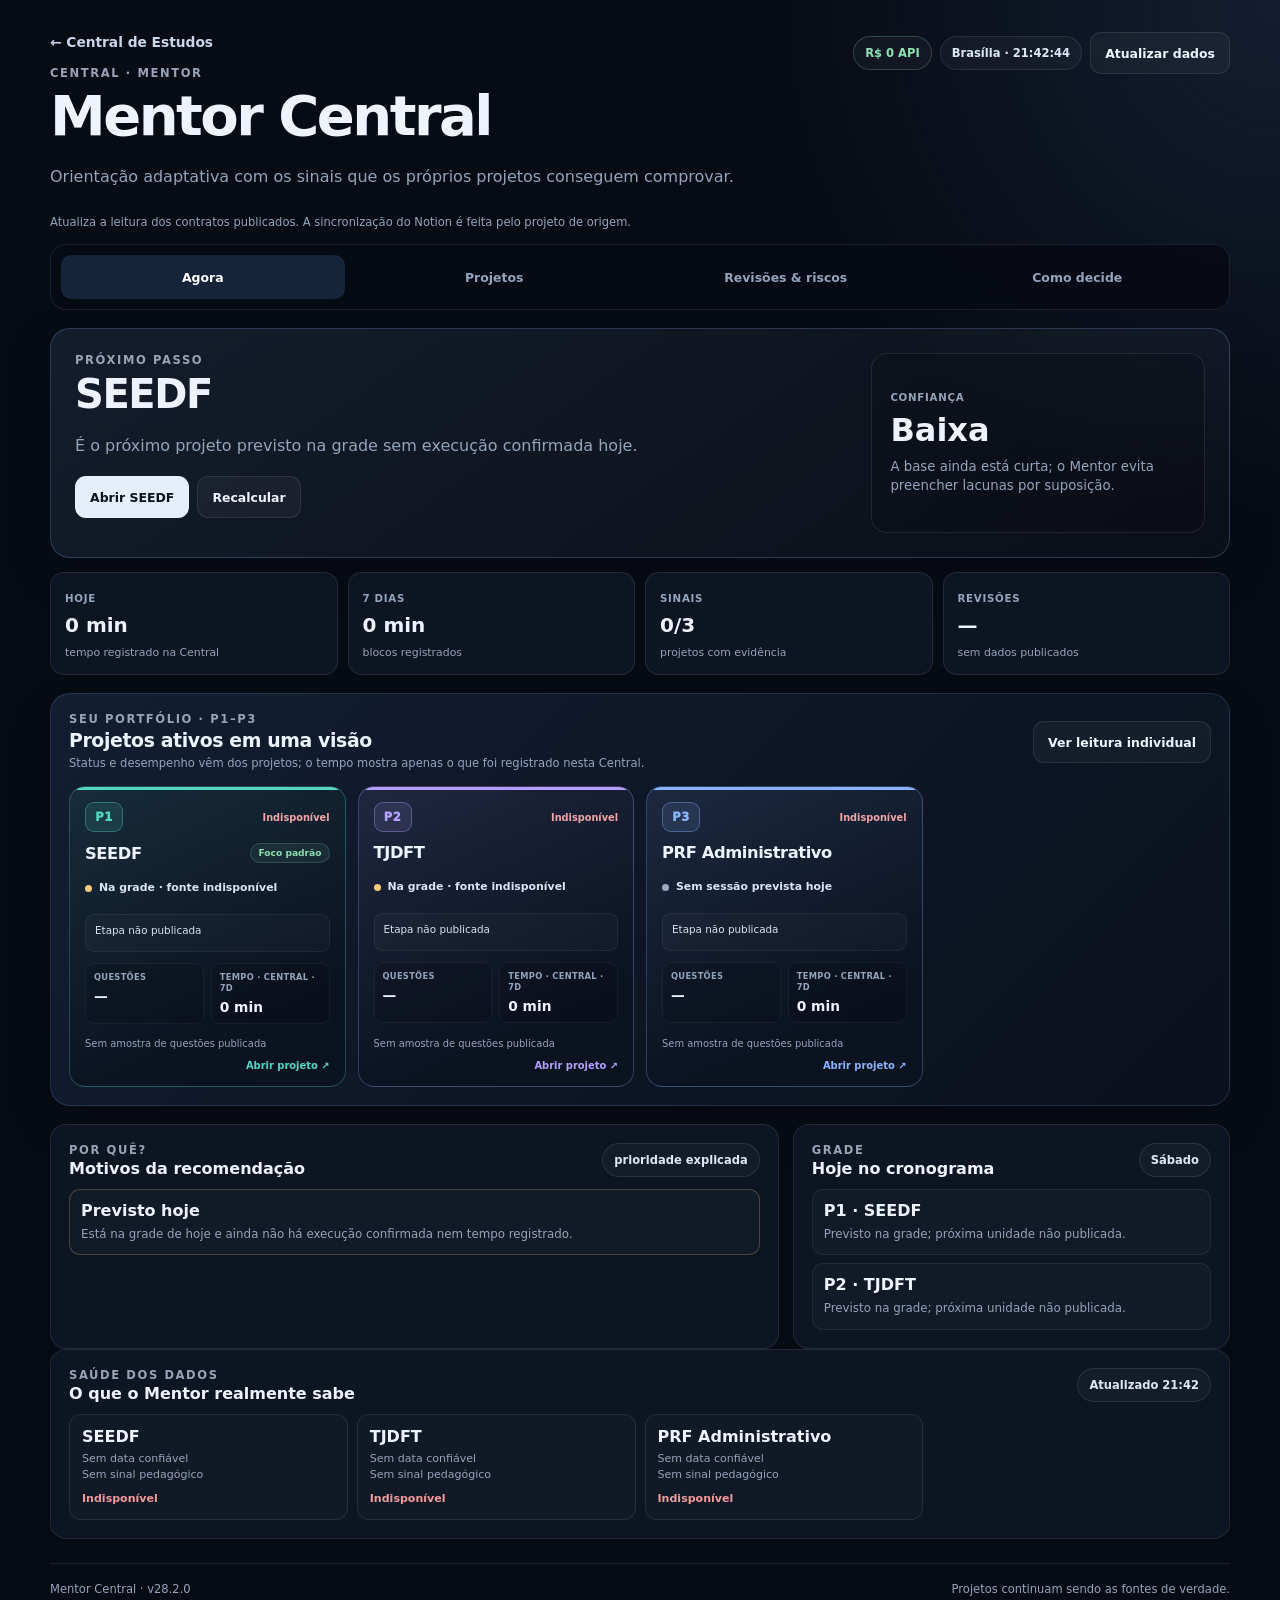
==== commit e5317b4f: "feat: align active portfolio to P1-P3 and archive TCE-GO" ====
--- a/mentor/index.html
+++ b/mentor/index.html
@@ -6,13 +6,13 @@
 <meta name="theme-color" content="#070b14" />
 <meta name="color-scheme" content="dark" />
 <meta name="referrer" content="strict-origin-when-cross-origin" />
-<meta http-equiv="Content-Security-Policy" content="default-src 'self'; script-src 'self'; style-src 'self'; img-src 'self' data:; font-src 'self'; connect-src 'self' https://fqqkkyusnzhuuizahkww.supabase.co; object-src 'none'; base-uri 'none'; form-action 'none'; frame-src 'none'; upgrade-insecure-requests" />
-<meta name="description" content="Mentor da Central de Estudos: visão P1–P4, orientação explicável e sinais publicados pelos projetos." />
+<meta http-equiv="Content-Security-Policy" content="default-src 'self'; script-src 'self'; style-src 'self'; img-src 'self' data:; font-src 'self'; connect-src 'self'; object-src 'none'; base-uri 'none'; form-action 'none'; frame-src 'none'; upgrade-insecure-requests" />
+<meta name="description" content="Mentor da Central de Estudos: visão P1–P3, orientação explicável e sinais publicados pelos projetos." />
 <title>Mentor · Central de Estudos</title>
 <link rel="icon" href="../assets/icon.svg" type="image/svg+xml" />
 <link rel="manifest" href="../manifest.webmanifest" />
 <link rel="stylesheet" href="../css/app.css" />
-<link rel="stylesheet" href="./mentor.css?v=28.1.0" />
+<link rel="stylesheet" href="./mentor.css?v=28.2.0" />
 </head>
 <body class="mentor-body">
 <a class="skip-link" href="#mentor-main">Ir para o conteúdo</a>
@@ -64,11 +64,11 @@
 
   <section class="mentor-portfolio-overview" aria-labelledby="mentor-portfolio-title">
     <div class="mentor-card-head">
-      <div><p class="eyebrow">SEU PORTFÓLIO · P1–P4</p><h3 id="mentor-portfolio-title">Quatro projetos, uma visão</h3><p class="mentor-portfolio-note">Status e desempenho vêm dos projetos; o tempo mostra apenas o que foi registrado nesta Central.</p></div>
+      <div><p class="eyebrow">SEU PORTFÓLIO · P1–P3</p><h3 id="mentor-portfolio-title">Projetos ativos em uma visão</h3><p class="mentor-portfolio-note">Status e desempenho vêm dos projetos; o tempo mostra apenas o que foi registrado nesta Central.</p></div>
       <button class="mentor-button mentor-button-secondary mentor-view-link" type="button" data-mentor-open="projetos">Ver leitura individual</button>
     </div>
     <div id="mentor-priority-board" class="mentor-priority-board" aria-live="polite">
-      <p class="mentor-empty">Carregando os quatro projetos…</p>
+      <p class="mentor-empty">Carregando os projetos ativos…</p>
     </div>
   </section>
 
@@ -92,7 +92,7 @@
 
 <section id="mentor-panel-projetos" class="mentor-view" data-mentor-panel="projetos" role="tabpanel" aria-labelledby="mentor-tab-projetos" tabindex="0" hidden>
   <div class="mentor-section-head">
-    <div><p class="eyebrow">4 PROJETOS · P1–P4</p><h2 id="mentor-projects-title">Leitura individual</h2><p>Tempo em 7 dias soma apenas blocos registrados na Central. Execução e desempenho publicados pelos projetos têm fontes e datas próprias.</p></div>
+    <div><p class="eyebrow">3 PROJETOS · P1–P3</p><h2 id="mentor-projects-title">Leitura individual</h2><p>Tempo em 7 dias soma apenas blocos registrados na Central. Execução e desempenho publicados pelos projetos têm fontes e datas próprias.</p></div>
     <a class="mentor-button mentor-button-secondary" href="../#projetos">Abrir projetos na Central</a>
   </div>
   <div id="mentor-project-grid" class="mentor-project-grid"></div>
@@ -130,7 +130,7 @@
         <p>Ausência de campo = <strong>desconhecido</strong>, nunca zero.</p>
         <p>Tempo estudado não prova domínio ou conclusão.</p>
         <p>O foco escolhido por você não é alterado automaticamente.</p>
-        <p>TCE-GO privado só entra com sessão Supabase válida e RLS do próprio usuário.</p>
+        <p>Projetos arquivados aparecem no Workspace como histórico; o Mentor não lê dados privados arquivados.</p>
         <p>PRF, SEEDF e TJDFT chegam por contratos read-only sanitizados.</p>
         <p>Nenhuma chave do Notion ou OpenAI fica no navegador.</p>
       </div>
@@ -144,7 +144,7 @@
 </main>
 
 <footer class="mentor-footer">
-  <span>Mentor Central · v28.1.0</span>
+  <span>Mentor Central · v28.2.0</span>
   <span>Projetos continuam sendo as fontes de verdade.</span>
 </footer>
 </div>
--- a/mentor/mentor.css
+++ b/mentor/mentor.css
@@ -86,8 +86,7 @@
 .mentor-priority-card:hover{transform:translateY(-2px);border-color:color-mix(in srgb,var(--priority-accent) 58%,transparent);box-shadow:0 12px 30px rgba(0,0,0,.22)}
 .mentor-priority-card[data-priority="1"]{--priority-accent:#54d6c4}
 .mentor-priority-card[data-priority="2"]{--priority-accent:#b3a0ff}
-.mentor-priority-card[data-priority="3"]{--priority-accent:#f2c66f}
-.mentor-priority-card[data-priority="4"]{--priority-accent:#8ab4ff}
+.mentor-priority-card[data-priority="3"]{--priority-accent:#8ab4ff}
 .mentor-priority-head,.mentor-priority-title-row{display:flex;align-items:center;justify-content:space-between;gap:8px;min-width:0}
 .mentor-priority-mark{display:inline-flex;flex:none;align-items:center;justify-content:center;min-width:38px;height:30px;border:1px solid rgba(255,255,255,.12);border-color:color-mix(in srgb,var(--priority-accent) 36%,transparent);border-radius:9px;background:rgba(255,255,255,.045);background:color-mix(in srgb,var(--priority-accent) 12%,transparent);color:var(--priority-accent);font-size:.72rem;font-weight:950;letter-spacing:.04em}
 .mentor-priority-source{max-width:calc(100% - 46px);overflow:hidden;color:var(--mentor-muted);font-size:.61rem;font-weight:800;text-align:right;text-overflow:ellipsis;white-space:nowrap}
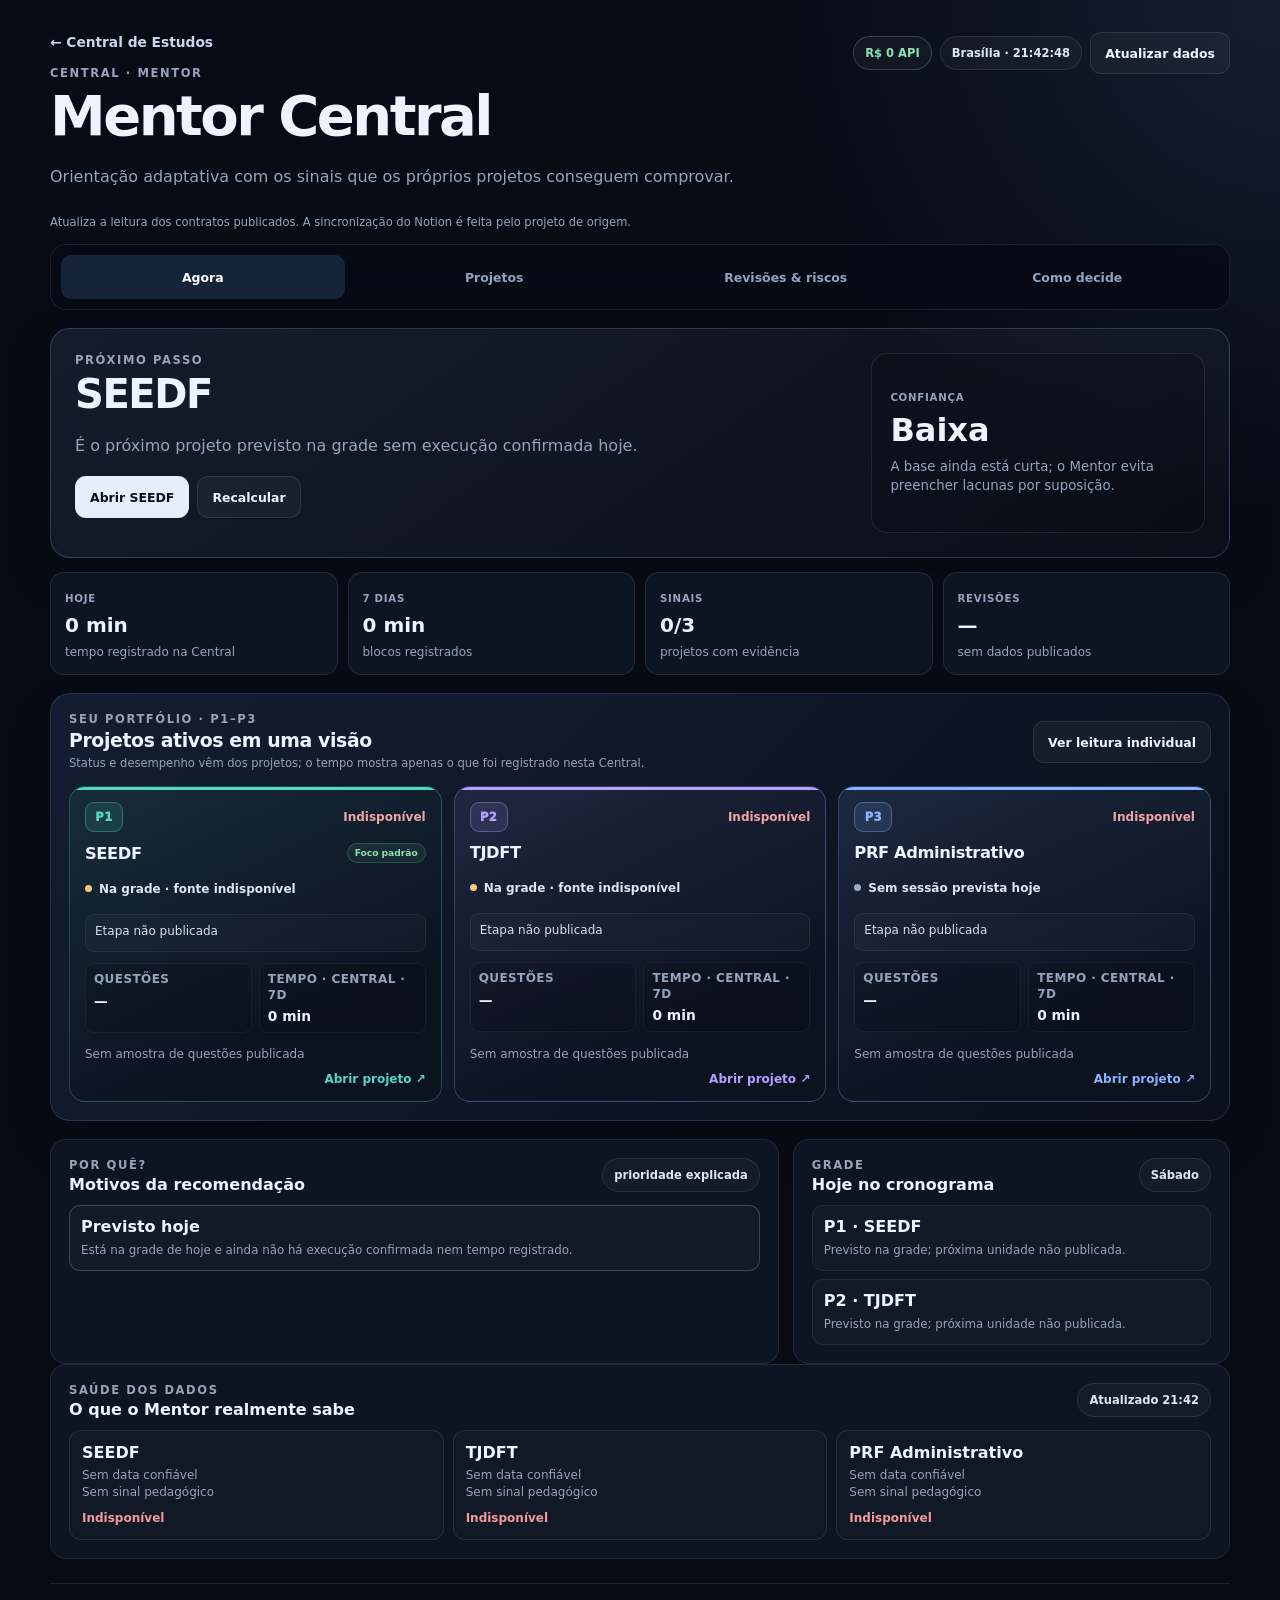
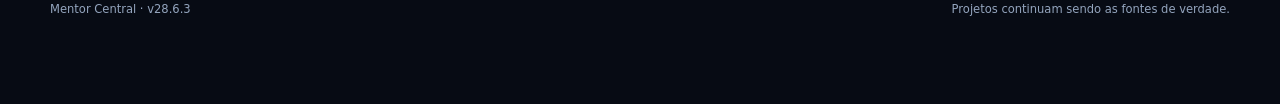
==== commit 7f5aecdf: "fix: preserve study history and repair Mentor integrity (v28.6.3)" ====
--- a/mentor/index.html
+++ b/mentor/index.html
@@ -12,7 +12,7 @@
 <link rel="icon" href="../assets/icon.svg" type="image/svg+xml" />
 <link rel="manifest" href="../manifest.webmanifest" />
 <link rel="stylesheet" href="../css/app.css" />
-<link rel="stylesheet" href="./mentor.css?v=28.2.0" />
+<link rel="stylesheet" href="./mentor.css?v=28.6.3" />
 </head>
 <body class="mentor-body">
 <a class="skip-link" href="#mentor-main">Ir para o conteúdo</a>
@@ -58,7 +58,7 @@
   <div class="mentor-metrics" aria-label="Resumo do Mentor">
     <article><span>HOJE</span><strong id="mentor-today-time">0 min</strong><small>tempo registrado na Central</small></article>
     <article><span>7 DIAS</span><strong id="mentor-week-time">0 min</strong><small>blocos registrados</small></article>
-    <article><span>SINAIS</span><strong id="mentor-signal-count">0/4</strong><small>projetos com evidência</small></article>
+    <article><span>SINAIS</span><strong id="mentor-signal-count">—</strong><small>projetos com evidência</small></article>
     <article><span>REVISÕES</span><strong id="mentor-review-count">—</strong><small id="mentor-review-coverage">sem dados publicados</small></article>
   </div>
 
@@ -144,10 +144,10 @@
 </main>
 
 <footer class="mentor-footer">
-  <span>Mentor Central · v28.2.0</span>
+  <span>Mentor Central · v28.6.3</span>
   <span>Projetos continuam sendo as fontes de verdade.</span>
 </footer>
 </div>
-<script src="./mentor.js?v=mentor-integrity-20260929" defer></script>
+<script src="../js/study-dates-v1.js?v=28.6.3" defer></script><script src="./mentor.js?v=28.6.3" defer></script>
 </body>
 </html>
--- a/mentor/mentor.css
+++ b/mentor/mentor.css
@@ -29,7 +29,7 @@
 .mentor-metrics{display:grid;grid-template-columns:repeat(4,minmax(0,1fr));gap:10px;margin:14px 0}
 .mentor-metrics article{padding:14px;border:1px solid var(--mentor-line);border-radius:14px;background:var(--mentor-panel)}
 .mentor-metrics strong{display:block;margin:7px 0 4px;font-size:1.25rem}
-.mentor-metrics small{color:var(--mentor-muted);font-size:.68rem}
+.mentor-metrics small{color:var(--mentor-muted);font-size:.75rem}
 .mentor-grid{display:grid;grid-template-columns:repeat(2,minmax(0,1fr));gap:14px;margin-top:14px}
 .mentor-grid-main{grid-template-columns:minmax(0,1.25fr) minmax(300px,.75fr)}
 .mentor-card{padding:18px;border:1px solid var(--mentor-line);border-radius:16px;background:var(--mentor-panel)}
@@ -42,10 +42,10 @@
 .mentor-reason[data-tone="good"],.mentor-schedule-item[data-state="done"]{border-color:rgba(140,225,177,.22)}
 .mentor-reason[data-tone="warn"],.mentor-review-item[data-tone="warn"],.mentor-risk-item[data-tone="warn"]{border-color:rgba(243,201,122,.24)}
 .mentor-reason[data-tone="danger"],.mentor-risk-item[data-tone="danger"]{border-color:rgba(243,154,154,.24)}
-.mentor-source-grid{display:grid;grid-template-columns:repeat(4,minmax(0,1fr));gap:9px}
-.mentor-source-card{padding:12px;border:1px solid var(--mentor-line);border-radius:12px;background:rgba(255,255,255,.02)}
+.mentor-source-grid{display:grid;grid-template-columns:repeat(3,minmax(0,1fr));gap:9px}
+.mentor-source-card{min-width:0;overflow-wrap:anywhere;padding:12px;border:1px solid var(--mentor-line);border-radius:12px;background:rgba(255,255,255,.02)}
 .mentor-source-card strong{display:block;margin-bottom:5px}
-.mentor-source-card span,.mentor-source-card small{display:block;color:var(--mentor-muted);font-size:.69rem;line-height:1.45}
+.mentor-source-card span,.mentor-source-card small{display:block;color:var(--mentor-muted);font-size:.75rem;line-height:1.45}
 .mentor-source-status{margin-top:8px!important;font-weight:800}
 .mentor-source-status[data-state="live"]{color:var(--mentor-good)}
 .mentor-source-status[data-state="partial"],.mentor-source-status[data-state="signed-out"]{color:var(--mentor-warn)}
@@ -58,7 +58,7 @@
 .mentor-project-meta{display:flex;flex-wrap:wrap;gap:6px;margin:10px 0}
 .mentor-project-stats{display:grid;grid-template-columns:repeat(3,minmax(0,1fr));gap:8px}
 .mentor-project-stat{padding:9px;border:1px solid rgba(255,255,255,.06);border-radius:10px;background:rgba(0,0,0,.1)}
-.mentor-project-stat span{display:block;color:var(--mentor-muted);font-size:.59rem;font-weight:800;text-transform:uppercase}
+.mentor-project-stat span{display:block;color:var(--mentor-muted);font-size:.75rem;font-weight:800;text-transform:uppercase}
 .mentor-project-stat strong{display:block;margin-top:4px;font-size:.85rem;overflow-wrap:anywhere}
 .mentor-project-note{margin:10px 0 0;color:var(--mentor-muted);font-size:.72rem;line-height:1.5}
 .mentor-project-actions{display:flex;gap:8px;margin-top:13px}
@@ -71,7 +71,7 @@
 .mentor-loading{opacity:.62}
 .mentor-alert{padding:10px 12px;border:1px solid rgba(243,201,122,.22);border-radius:11px;color:var(--mentor-warn);background:rgba(243,201,122,.05);font-size:.74rem;line-height:1.5}
 @media(max-width:860px){.mentor-shell{width:min(100% - 20px,1180px)}.mentor-topbar,.mentor-section-head{display:grid}.mentor-top-actions{justify-content:flex-start}.mentor-hero,.mentor-grid,.mentor-grid-main,.mentor-project-grid{grid-template-columns:1fr}.mentor-metrics,.mentor-source-grid{grid-template-columns:repeat(2,minmax(0,1fr))}.mentor-confidence-card{min-height:auto}.mentor-tabs{top:6px}}
-@media(max-width:520px){.mentor-shell{width:min(100% - 14px,1180px);padding-top:12px}.mentor-topbar h1{font-size:2rem}.mentor-tabs{grid-template-columns:repeat(2,minmax(0,1fr));border-radius:14px}.mentor-metrics,.mentor-source-grid,.mentor-project-stats{grid-template-columns:1fr 1fr}.mentor-card,.mentor-hero{padding:14px}.mentor-method-list p{grid-template-columns:64px minmax(0,1fr)}.mentor-footer{display:grid}}
+@media(max-width:520px){.mentor-shell{width:min(100% - 14px,1180px);padding-top:12px}.mentor-topbar h1{font-size:2rem}.mentor-tabs{grid-template-columns:repeat(2,minmax(0,1fr));border-radius:14px}.mentor-metrics,.mentor-source-grid,.mentor-project-stats{grid-template-columns:repeat(2,minmax(0,1fr))}.mentor-card,.mentor-hero{padding:14px}.mentor-method-list p{grid-template-columns:64px minmax(0,1fr)}.mentor-footer{display:grid}}
 @media(pointer:coarse){.mentor-tab,.mentor-button,.mentor-back{min-height:44px}}
 .mentor-refresh-help{margin:-14px 0 14px;color:var(--mentor-muted);font-size:.72rem;line-height:1.45}
 .mentor-tabs [role="tab"]:focus-visible,.mentor-button:focus-visible,.mentor-back:focus-visible,.mentor-priority-card:focus-visible,.mentor-project-card a:focus-visible,.mentor-project-card button:focus-visible{outline:3px solid #9bc4ff;outline-offset:3px}
@@ -80,7 +80,7 @@
 .mentor-portfolio-overview h3{margin:.15rem 0 .25rem;font-size:1.18rem;letter-spacing:-.02em}
 .mentor-portfolio-note{max-width:680px;margin:0;color:var(--mentor-muted);font-size:.72rem;line-height:1.5}
 .mentor-view-link{flex:none}
-.mentor-priority-board{display:grid;grid-template-columns:repeat(4,minmax(0,1fr));gap:12px}
+.mentor-priority-board{display:grid;grid-template-columns:repeat(3,minmax(0,1fr));gap:12px}
 .mentor-priority-card{--priority-accent:#8ab4ff;position:relative;display:flex;min-width:0;min-height:242px;flex-direction:column;gap:11px;overflow:hidden;padding:15px;border:1px solid rgba(138,180,255,.24);border-color:color-mix(in srgb,var(--priority-accent) 28%,transparent);border-radius:16px;background:linear-gradient(155deg,#111b2d,#0b1220 76%);background:linear-gradient(155deg,color-mix(in srgb,var(--priority-accent) 9%,#111b2d),#0b1220 76%);color:var(--mentor-text);text-decoration:none;transition:transform .16s ease,border-color .16s ease,box-shadow .16s ease}
 .mentor-priority-card::before{position:absolute;inset:0 0 auto;height:3px;background:var(--priority-accent);content:""}
 .mentor-priority-card:hover{transform:translateY(-2px);border-color:color-mix(in srgb,var(--priority-accent) 58%,transparent);box-shadow:0 12px 30px rgba(0,0,0,.22)}
@@ -89,31 +89,31 @@
 .mentor-priority-card[data-priority="3"]{--priority-accent:#8ab4ff}
 .mentor-priority-head,.mentor-priority-title-row{display:flex;align-items:center;justify-content:space-between;gap:8px;min-width:0}
 .mentor-priority-mark{display:inline-flex;flex:none;align-items:center;justify-content:center;min-width:38px;height:30px;border:1px solid rgba(255,255,255,.12);border-color:color-mix(in srgb,var(--priority-accent) 36%,transparent);border-radius:9px;background:rgba(255,255,255,.045);background:color-mix(in srgb,var(--priority-accent) 12%,transparent);color:var(--priority-accent);font-size:.72rem;font-weight:950;letter-spacing:.04em}
-.mentor-priority-source{max-width:calc(100% - 46px);overflow:hidden;color:var(--mentor-muted);font-size:.61rem;font-weight:800;text-align:right;text-overflow:ellipsis;white-space:nowrap}
+.mentor-priority-source{max-width:calc(100% - 46px);overflow:hidden;color:var(--mentor-muted);font-size:.75rem;font-weight:800;text-align:right;text-overflow:ellipsis;white-space:nowrap}
 .mentor-priority-source[data-state="live"]{color:var(--mentor-good)}
 .mentor-priority-source[data-state="partial"],.mentor-priority-source[data-state="signed-out"]{color:var(--mentor-warn)}
 .mentor-priority-source[data-state="unavailable"],.mentor-priority-source[data-state="invalid"]{color:#f3a5a5}
 .mentor-priority-name{min-width:0;overflow-wrap:anywhere;font-size:1.02rem;letter-spacing:-.025em}
 .mentor-focus-label{flex:none;padding:4px 7px;border:1px solid rgba(140,225,177,.2);border-radius:999px;background:rgba(140,225,177,.08);color:var(--mentor-good);font-size:.57rem;font-weight:900;white-space:nowrap}
-.mentor-priority-status{display:flex;align-items:center;gap:7px;min-height:29px;color:#dbe6f5;font-size:.68rem;font-weight:750;line-height:1.35}
+.mentor-priority-status{display:flex;align-items:center;gap:7px;min-height:29px;color:#dbe6f5;font-size:.75rem;font-weight:750;line-height:1.35}
 .mentor-priority-status::before{width:7px;height:7px;flex:none;border-radius:50%;background:#9aaac0;content:""}
 .mentor-priority-status[data-state="done"]::before{background:var(--mentor-good);box-shadow:0 0 10px rgba(140,225,177,.55)}
 .mentor-priority-status[data-state="scheduled"]::before{background:var(--mentor-warn)}
-.mentor-priority-next{display:block;min-height:38px;padding:8px 9px;border:1px solid rgba(255,255,255,.06);border-radius:9px;background:rgba(255,255,255,.025);color:#d5e1f0;font-size:.65rem;line-height:1.4;overflow-wrap:anywhere}
+.mentor-priority-next{display:block;min-height:38px;padding:8px 9px;border:1px solid rgba(255,255,255,.06);border-radius:9px;background:rgba(255,255,255,.025);color:#d5e1f0;font-size:.75rem;line-height:1.4;overflow-wrap:anywhere}
 .mentor-priority-metrics{display:grid;grid-template-columns:1fr 1fr;gap:7px}
 .mentor-priority-metric{display:block;min-width:0;padding:8px;border:1px solid rgba(255,255,255,.055);border-radius:9px;background:rgba(0,0,0,.13)}
-.mentor-priority-metric small,.mentor-priority-accuracy-label small{display:block;color:var(--mentor-muted);font-size:.52rem;font-weight:900;letter-spacing:.035em;line-height:1.3}
+.mentor-priority-metric small,.mentor-priority-accuracy-label small{display:block;color:var(--mentor-muted);font-size:.75rem;font-weight:900;letter-spacing:.035em;line-height:1.3}
 .mentor-priority-metric strong{display:block;margin-top:5px;font-size:.86rem;font-variant-numeric:tabular-nums;overflow-wrap:anywhere}
 .mentor-priority-accuracy{display:block;margin-top:auto}
 .mentor-priority-accuracy-label{display:flex;align-items:baseline;justify-content:space-between;gap:5px;margin-bottom:5px}
-.mentor-priority-accuracy-label strong{color:#e9f0fc;font-size:.62rem;font-variant-numeric:tabular-nums;text-align:right}
+.mentor-priority-accuracy-label strong{color:#e9f0fc;font-size:.75rem;font-variant-numeric:tabular-nums;text-align:right}
 .mentor-accuracy-meter{display:block;width:100%;height:6px;overflow:hidden;border:0;border-radius:999px;background:rgba(255,255,255,.08);accent-color:var(--priority-accent)}
 .mentor-accuracy-meter::-webkit-progress-bar{border-radius:999px;background:rgba(255,255,255,.08)}
 .mentor-accuracy-meter::-webkit-progress-value{border-radius:999px;background:var(--priority-accent)}
 .mentor-accuracy-meter::-moz-progress-bar{border-radius:999px;background:var(--priority-accent)}
-.mentor-priority-unknown{display:block;padding-top:3px;color:var(--mentor-muted);font-size:.62rem}
-.mentor-priority-open{align-self:flex-end;color:var(--priority-accent);font-size:.62rem;font-weight:900}
+.mentor-priority-unknown{display:block;padding-top:3px;color:var(--mentor-muted);font-size:.75rem}
+.mentor-priority-open{align-self:flex-end;color:var(--priority-accent);font-size:.75rem;font-weight:900}
 @media(max-width:860px){.mentor-priority-board{grid-template-columns:repeat(2,minmax(0,1fr))}.mentor-priority-card{min-height:228px}}
-@media(max-width:520px){.mentor-portfolio-overview{padding:14px}.mentor-portfolio-overview .mentor-card-head{align-items:flex-start}.mentor-priority-board{gap:9px}.mentor-priority-card{min-height:232px;padding:12px}.mentor-priority-source{font-size:.56rem}.mentor-priority-metric small,.mentor-priority-accuracy-label small{font-size:.48rem}}
-@media(max-width:380px){.mentor-priority-board{grid-template-columns:1fr}.mentor-priority-card{min-height:210px}}
+@media(max-width:520px){.mentor-portfolio-overview{padding:14px}.mentor-portfolio-overview .mentor-card-head{align-items:flex-start}.mentor-priority-board{grid-template-columns:1fr;gap:9px}.mentor-priority-card{min-height:232px;padding:12px}.mentor-priority-source{font-size:.75rem}.mentor-priority-metric small,.mentor-priority-accuracy-label small{font-size:.75rem}}
+@media(max-width:380px){.mentor-source-grid{grid-template-columns:1fr}.mentor-priority-board{grid-template-columns:1fr}.mentor-priority-card{min-height:210px}}
 @media(prefers-reduced-motion:reduce){.mentor-priority-card{transition:none}.mentor-priority-card:hover{transform:none}}
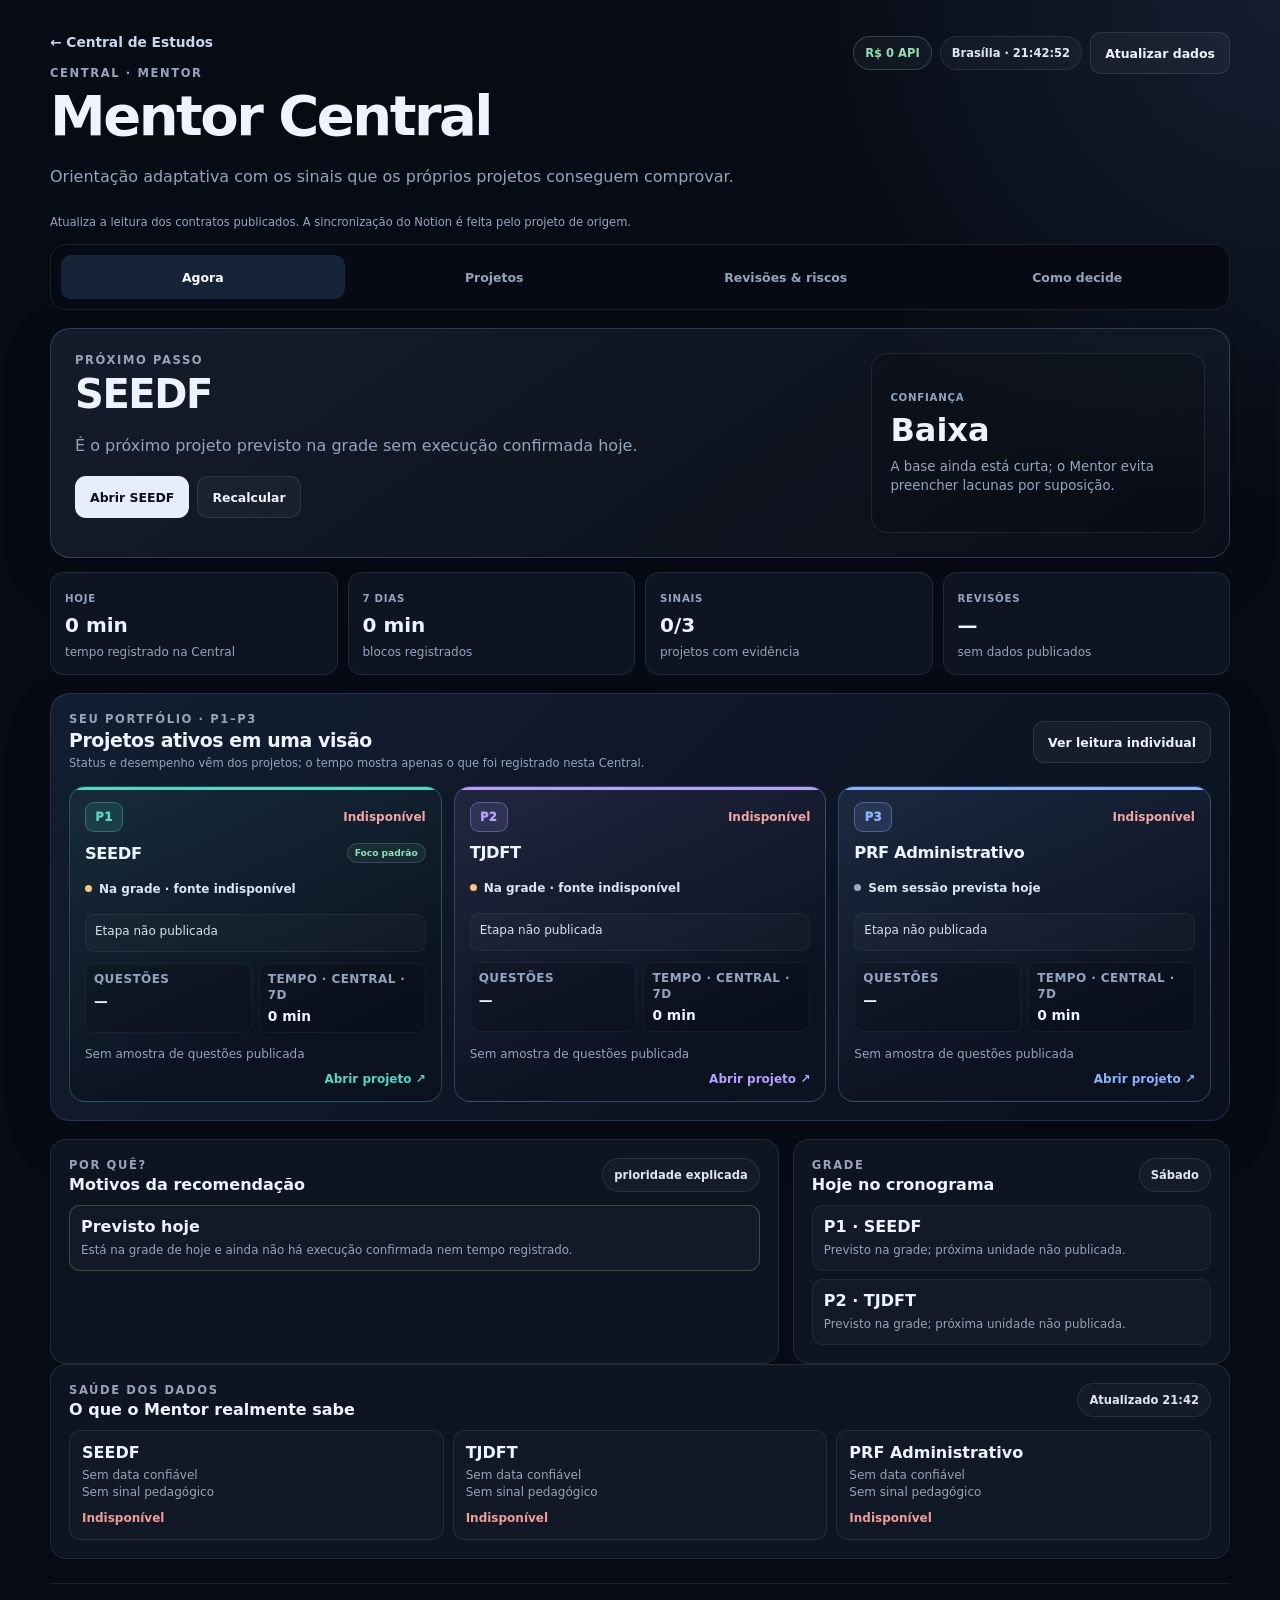
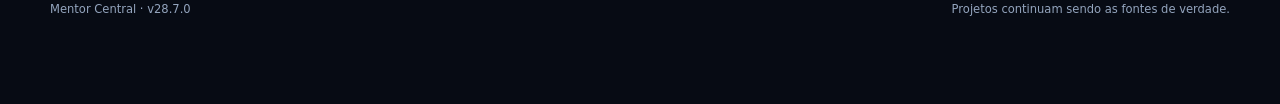
==== commit cd4a1492: "feat: daily study plan, published reviews and simpler navigation (v28.7.0 preview)" ====
--- a/mentor/index.html
+++ b/mentor/index.html
@@ -12,7 +12,7 @@
 <link rel="icon" href="../assets/icon.svg" type="image/svg+xml" />
 <link rel="manifest" href="../manifest.webmanifest" />
 <link rel="stylesheet" href="../css/app.css" />
-<link rel="stylesheet" href="./mentor.css?v=28.6.3" />
+<link rel="stylesheet" href="./mentor.css?v=28.7.0" />
 </head>
 <body class="mentor-body">
 <a class="skip-link" href="#mentor-main">Ir para o conteúdo</a>
@@ -144,10 +144,10 @@
 </main>
 
 <footer class="mentor-footer">
-  <span>Mentor Central · v28.6.3</span>
+  <span>Mentor Central · v28.7.0</span>
   <span>Projetos continuam sendo as fontes de verdade.</span>
 </footer>
 </div>
-<script src="../js/study-dates-v1.js?v=28.6.3" defer></script><script src="./mentor.js?v=28.6.3" defer></script>
+<script src="../js/study-dates-v1.js?v=28.7.0" defer></script><script src="./mentor.js?v=28.7.0" defer></script>
 </body>
 </html>
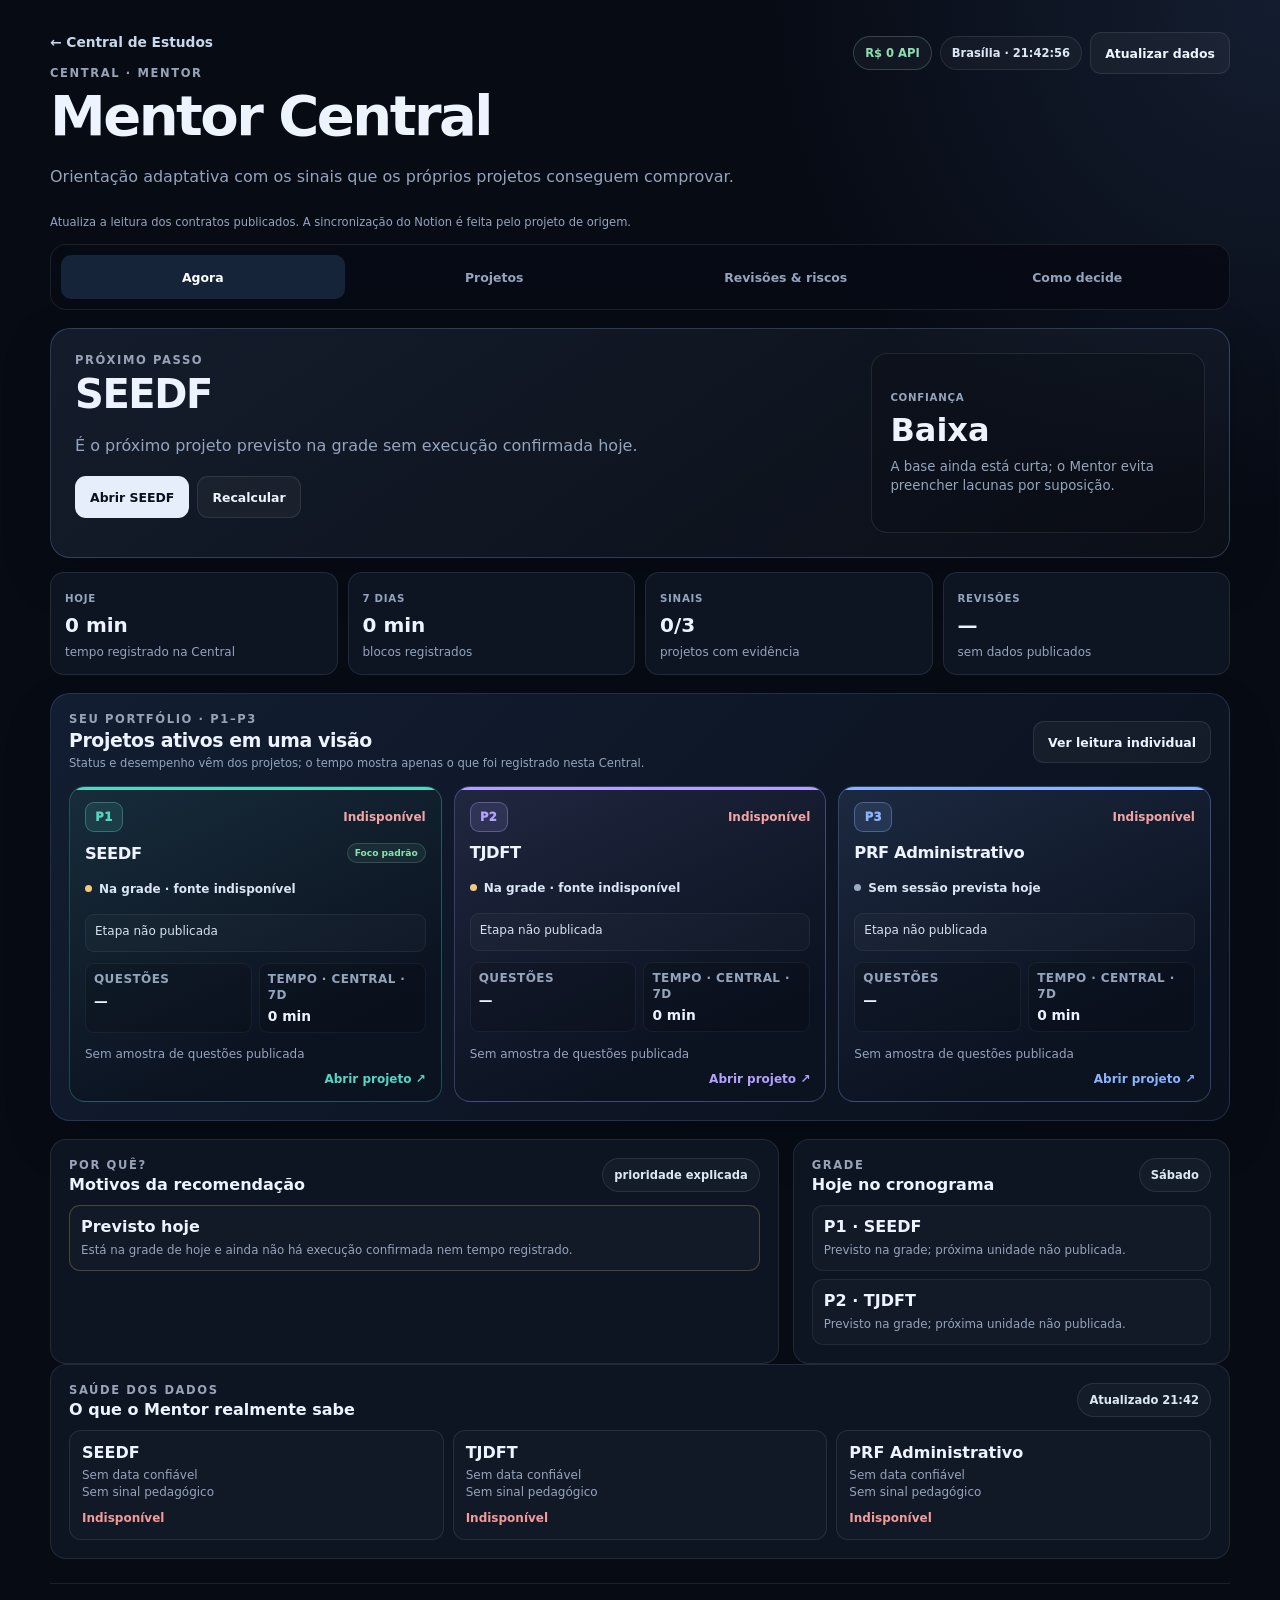
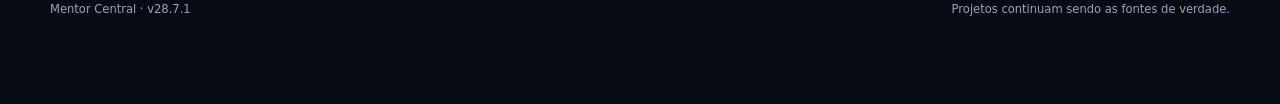
==== commit 1613781c: "fix: open today's registration form from daily shortcuts" ====
--- a/mentor/index.html
+++ b/mentor/index.html
@@ -12,7 +12,7 @@
 <link rel="icon" href="../assets/icon.svg" type="image/svg+xml" />
 <link rel="manifest" href="../manifest.webmanifest" />
 <link rel="stylesheet" href="../css/app.css" />
-<link rel="stylesheet" href="./mentor.css?v=28.7.0" />
+<link rel="stylesheet" href="./mentor.css?v=28.7.1" />
 </head>
 <body class="mentor-body">
 <a class="skip-link" href="#mentor-main">Ir para o conteúdo</a>
@@ -144,10 +144,10 @@
 </main>
 
 <footer class="mentor-footer">
-  <span>Mentor Central · v28.7.0</span>
+  <span>Mentor Central · v28.7.1</span>
   <span>Projetos continuam sendo as fontes de verdade.</span>
 </footer>
 </div>
-<script src="../js/study-dates-v1.js?v=28.7.0" defer></script><script src="./mentor.js?v=28.7.0" defer></script>
+<script src="../js/study-dates-v1.js?v=28.7.1" defer></script><script src="./mentor.js?v=28.7.1" defer></script>
 </body>
 </html>
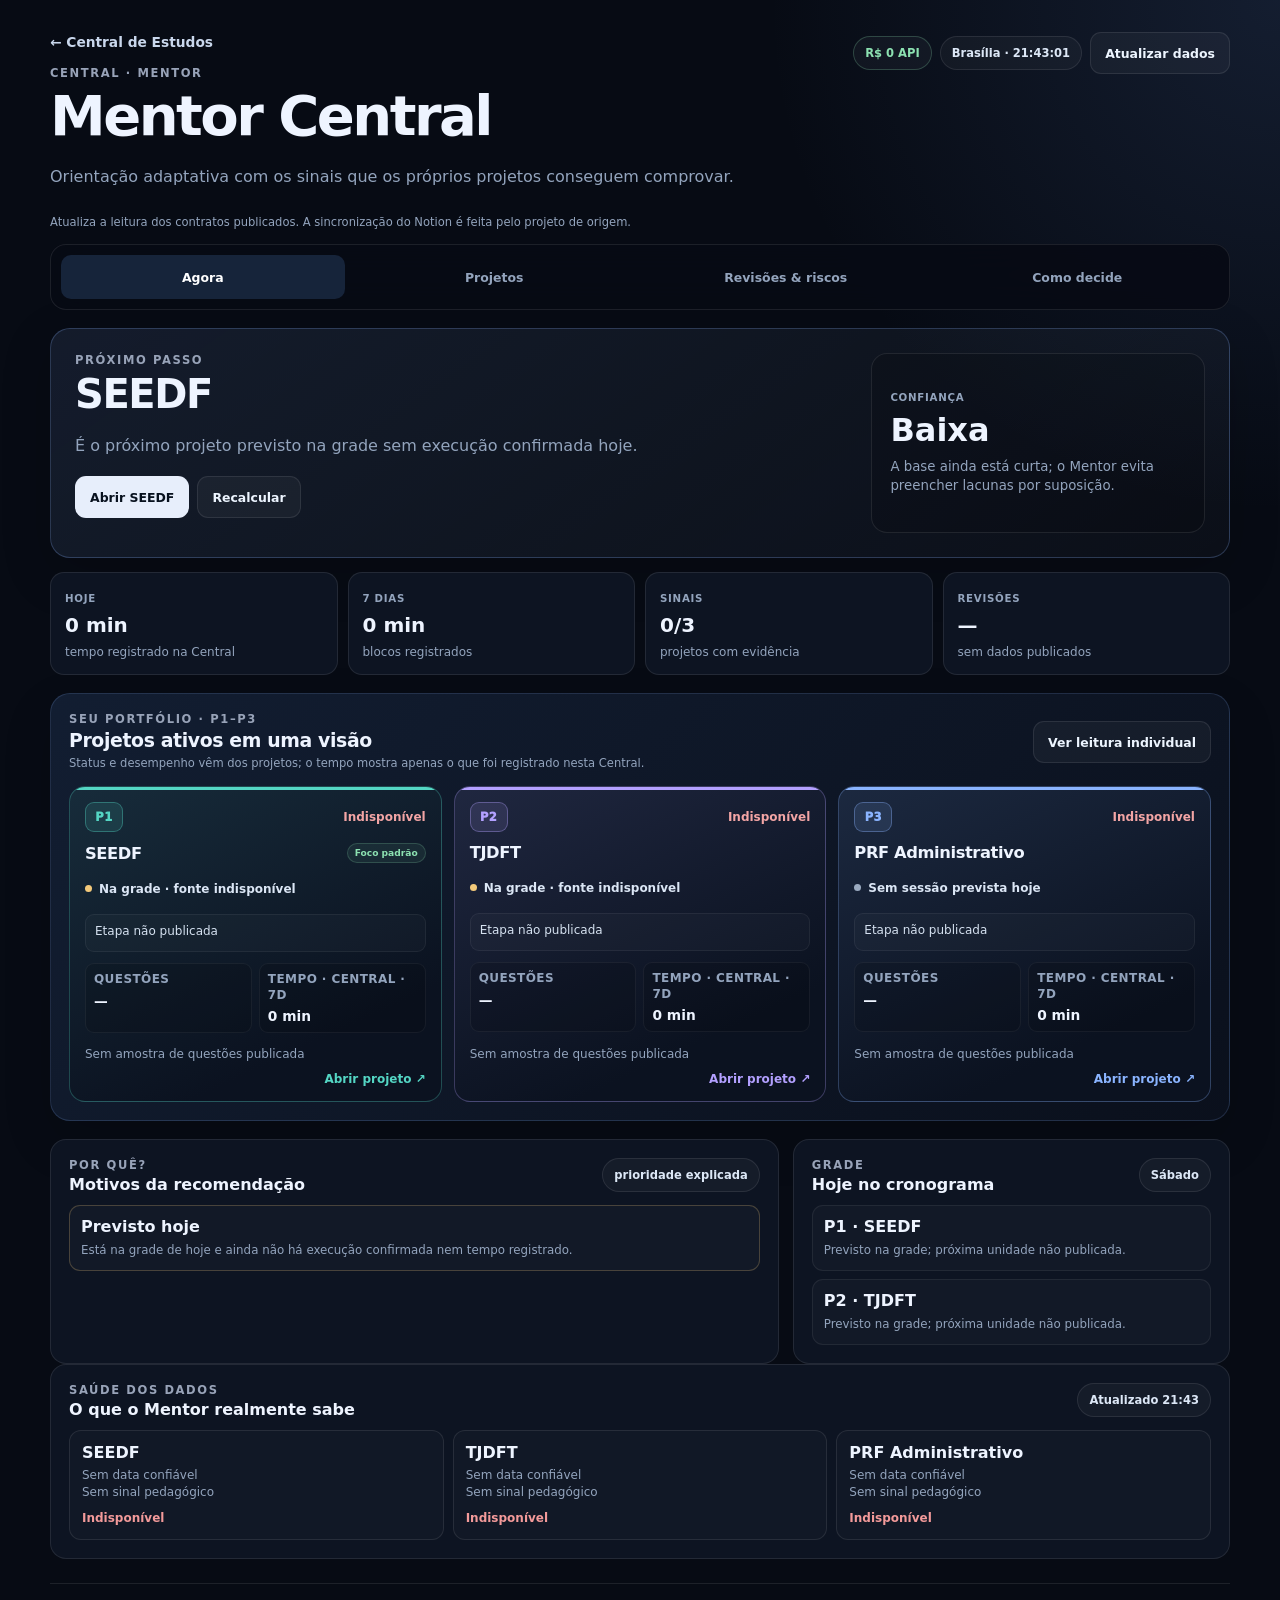
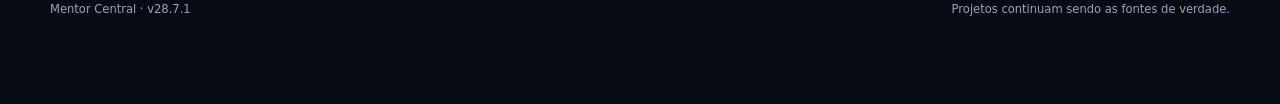
==== commit 2bb0a914: "fix: allow Mentor to read sanitized federated snapshot" ====
--- a/mentor/index.html
+++ b/mentor/index.html
@@ -6,7 +6,7 @@
 <meta name="theme-color" content="#070b14" />
 <meta name="color-scheme" content="dark" />
 <meta name="referrer" content="strict-origin-when-cross-origin" />
-<meta http-equiv="Content-Security-Policy" content="default-src 'self'; script-src 'self'; style-src 'self'; img-src 'self' data:; font-src 'self'; connect-src 'self'; object-src 'none'; base-uri 'none'; form-action 'none'; frame-src 'none'; upgrade-insecure-requests" />
+<meta http-equiv="Content-Security-Policy" content="default-src 'self'; script-src 'self'; style-src 'self'; img-src 'self' data:; font-src 'self'; connect-src 'self' https://raw.githubusercontent.com; object-src 'none'; base-uri 'none'; form-action 'none'; frame-src 'none'; upgrade-insecure-requests" />
 <meta name="description" content="Mentor da Central de Estudos: visão P1–P3, orientação explicável e sinais publicados pelos projetos." />
 <title>Mentor · Central de Estudos</title>
 <link rel="icon" href="../assets/icon.svg" type="image/svg+xml" />
